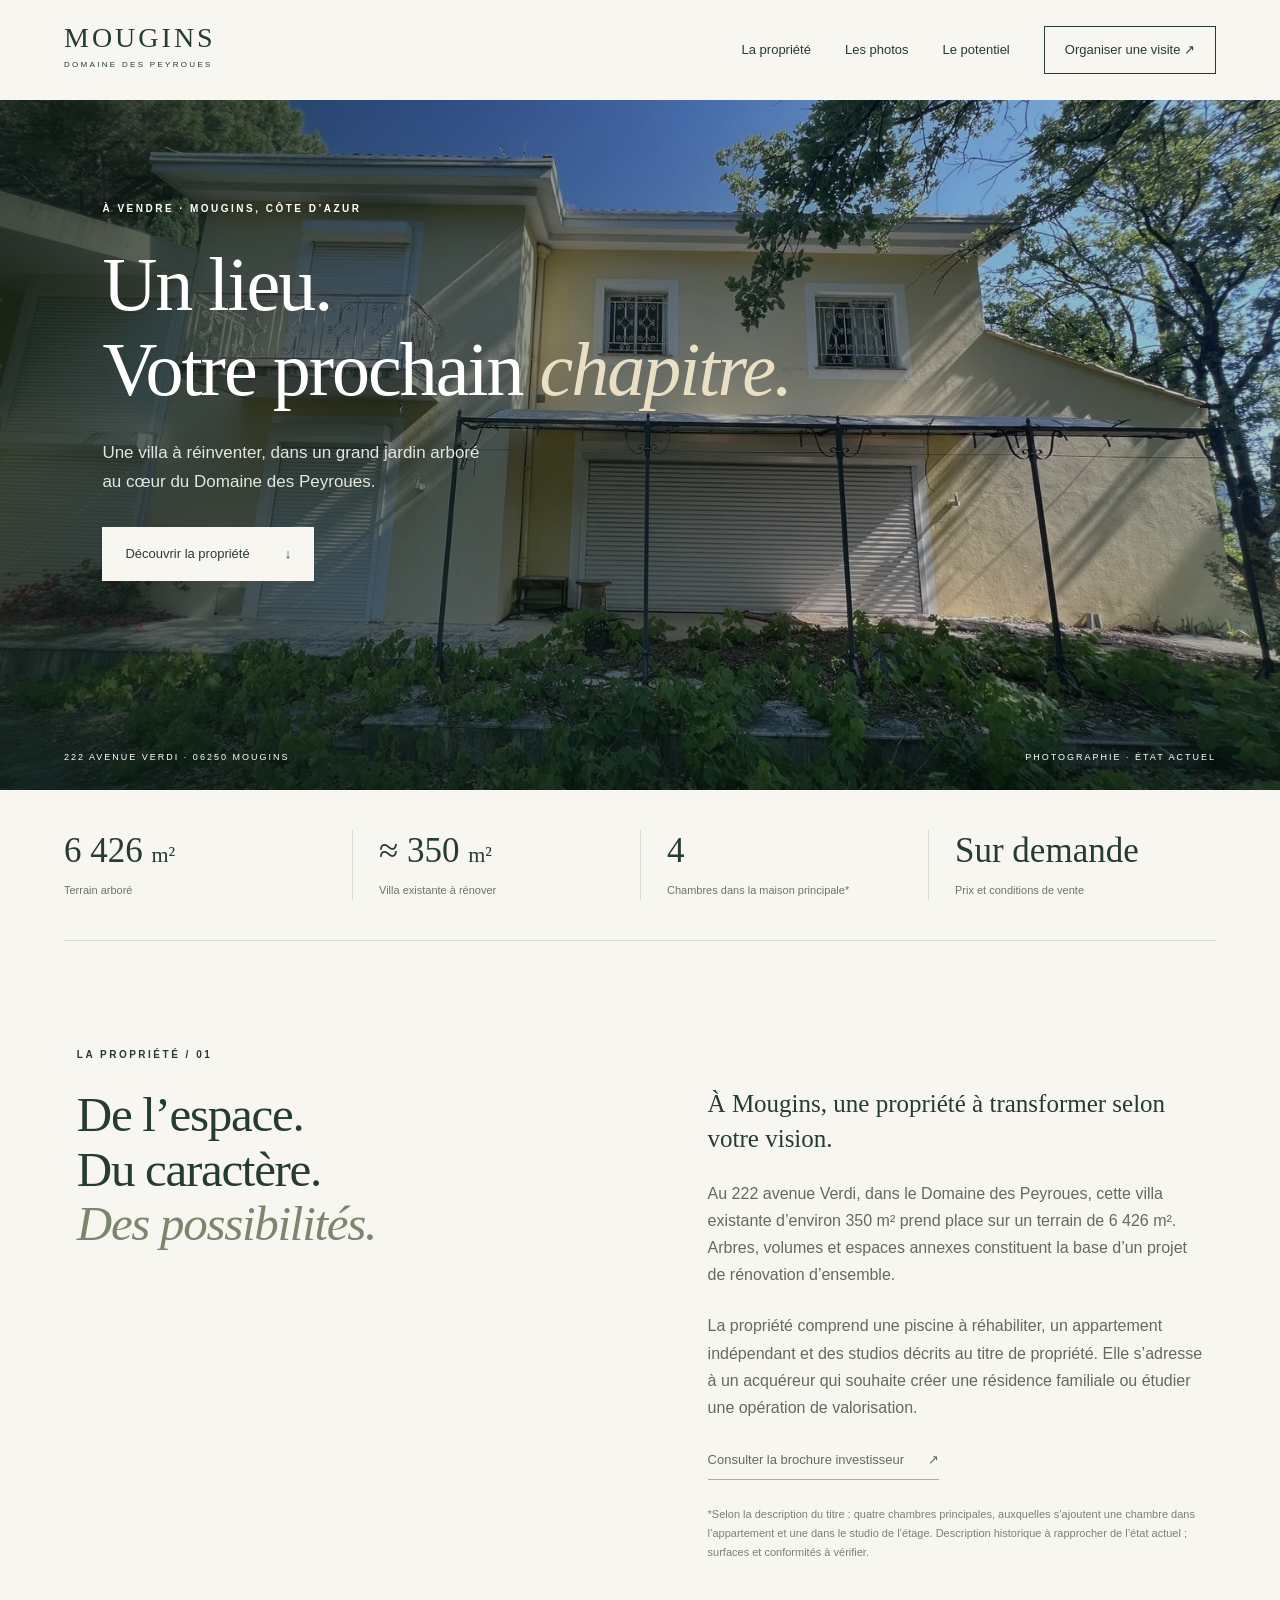
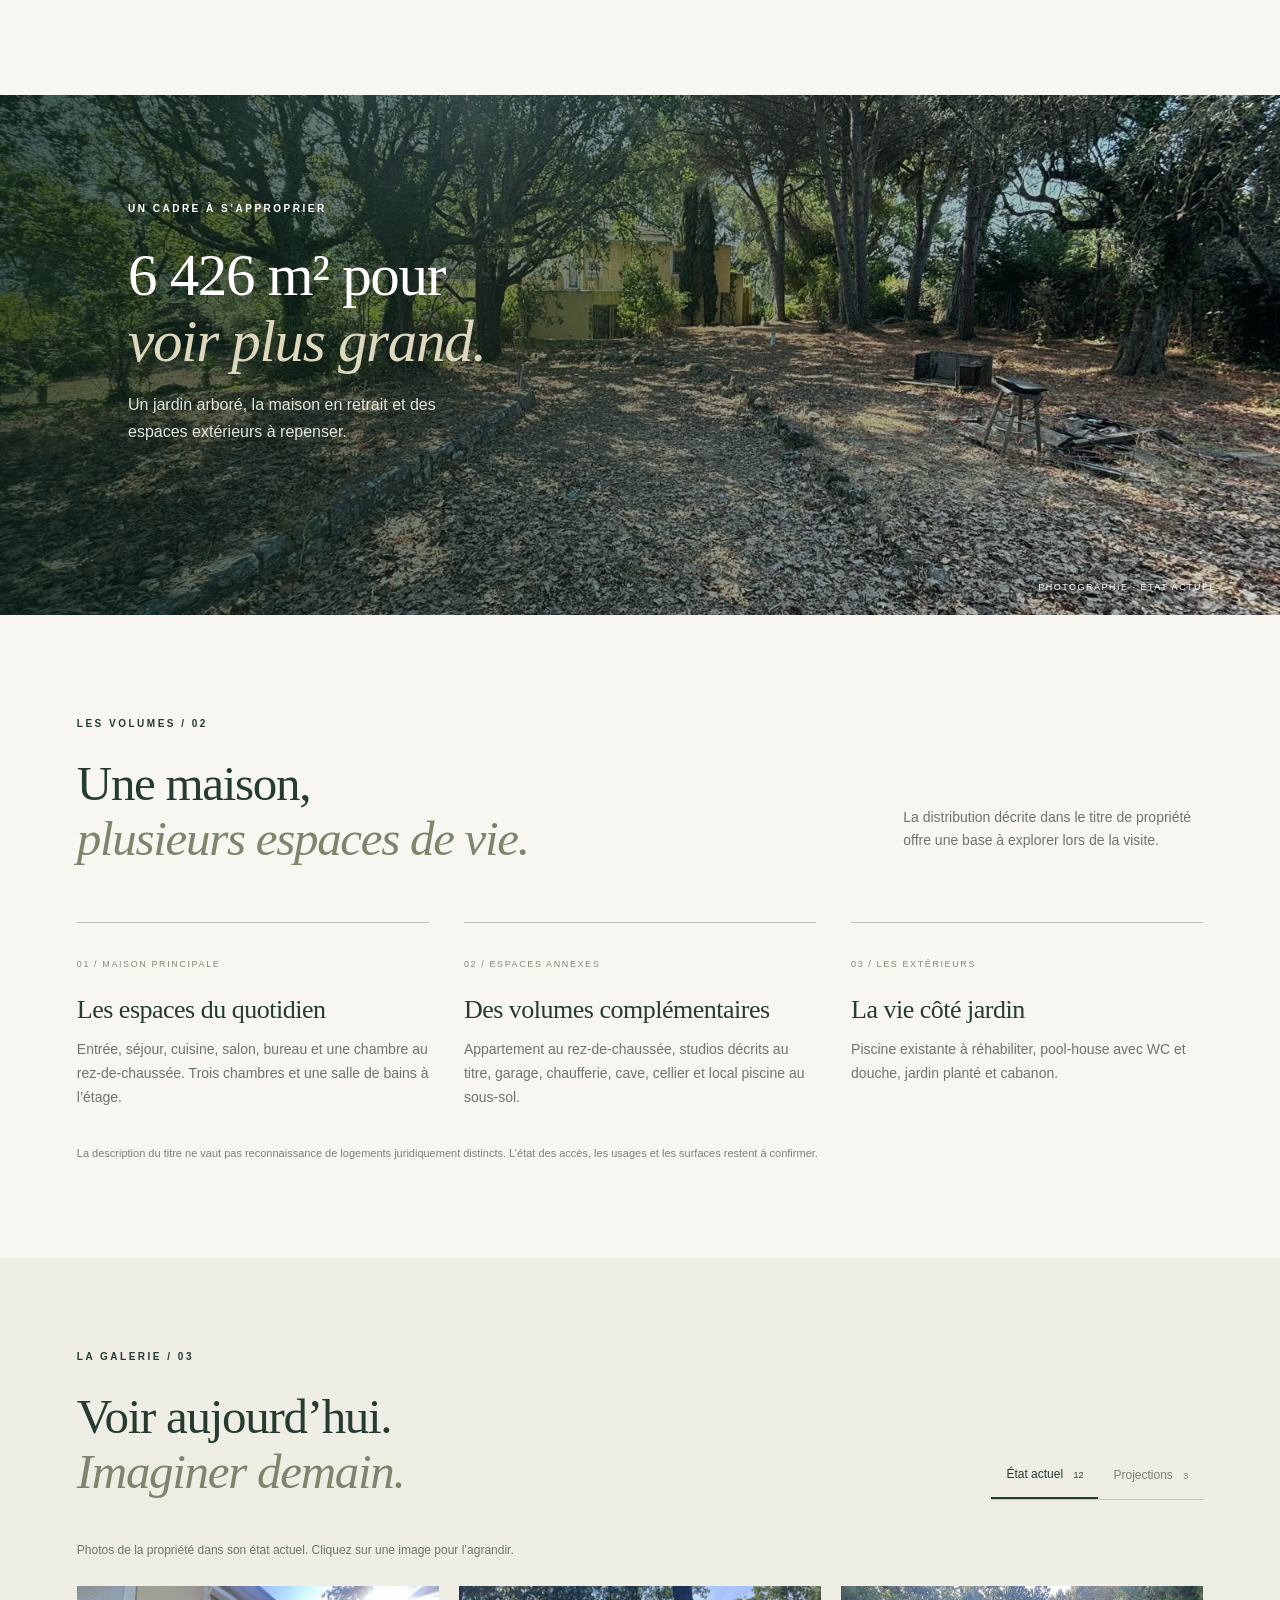
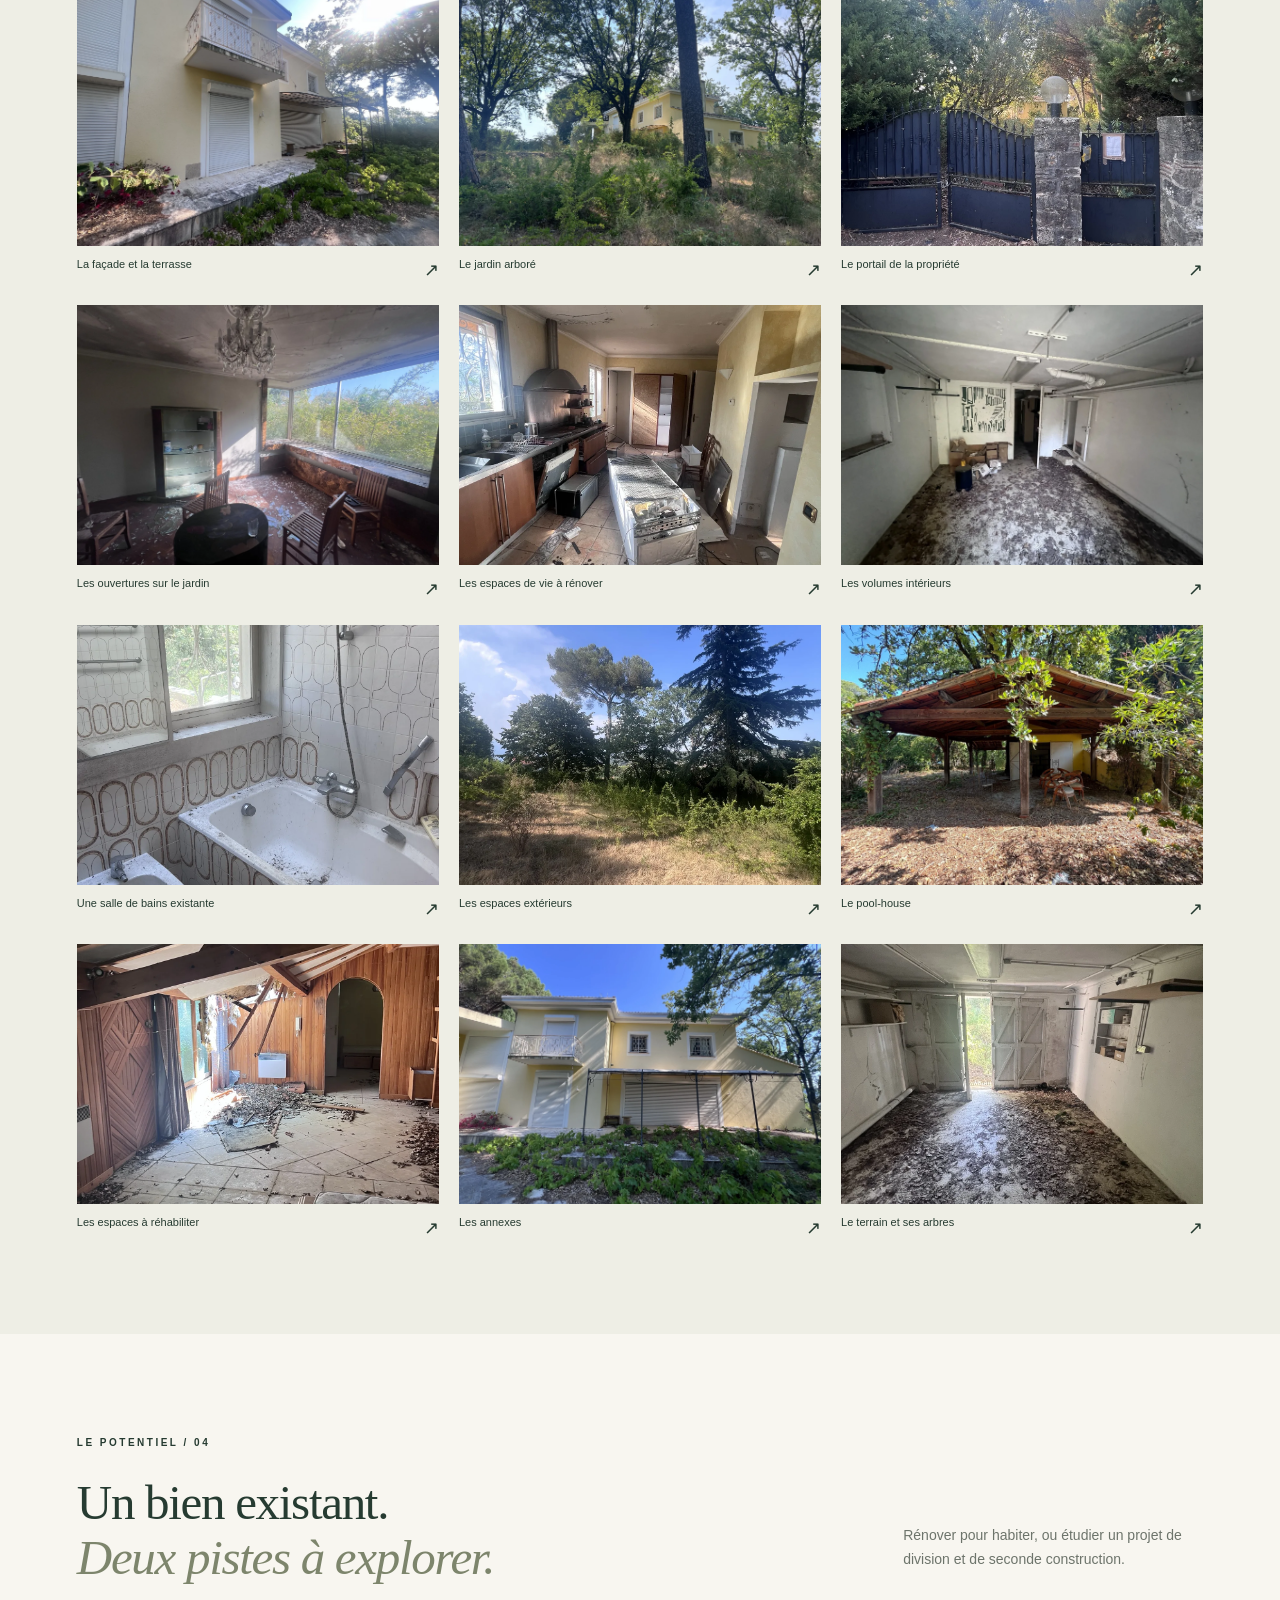
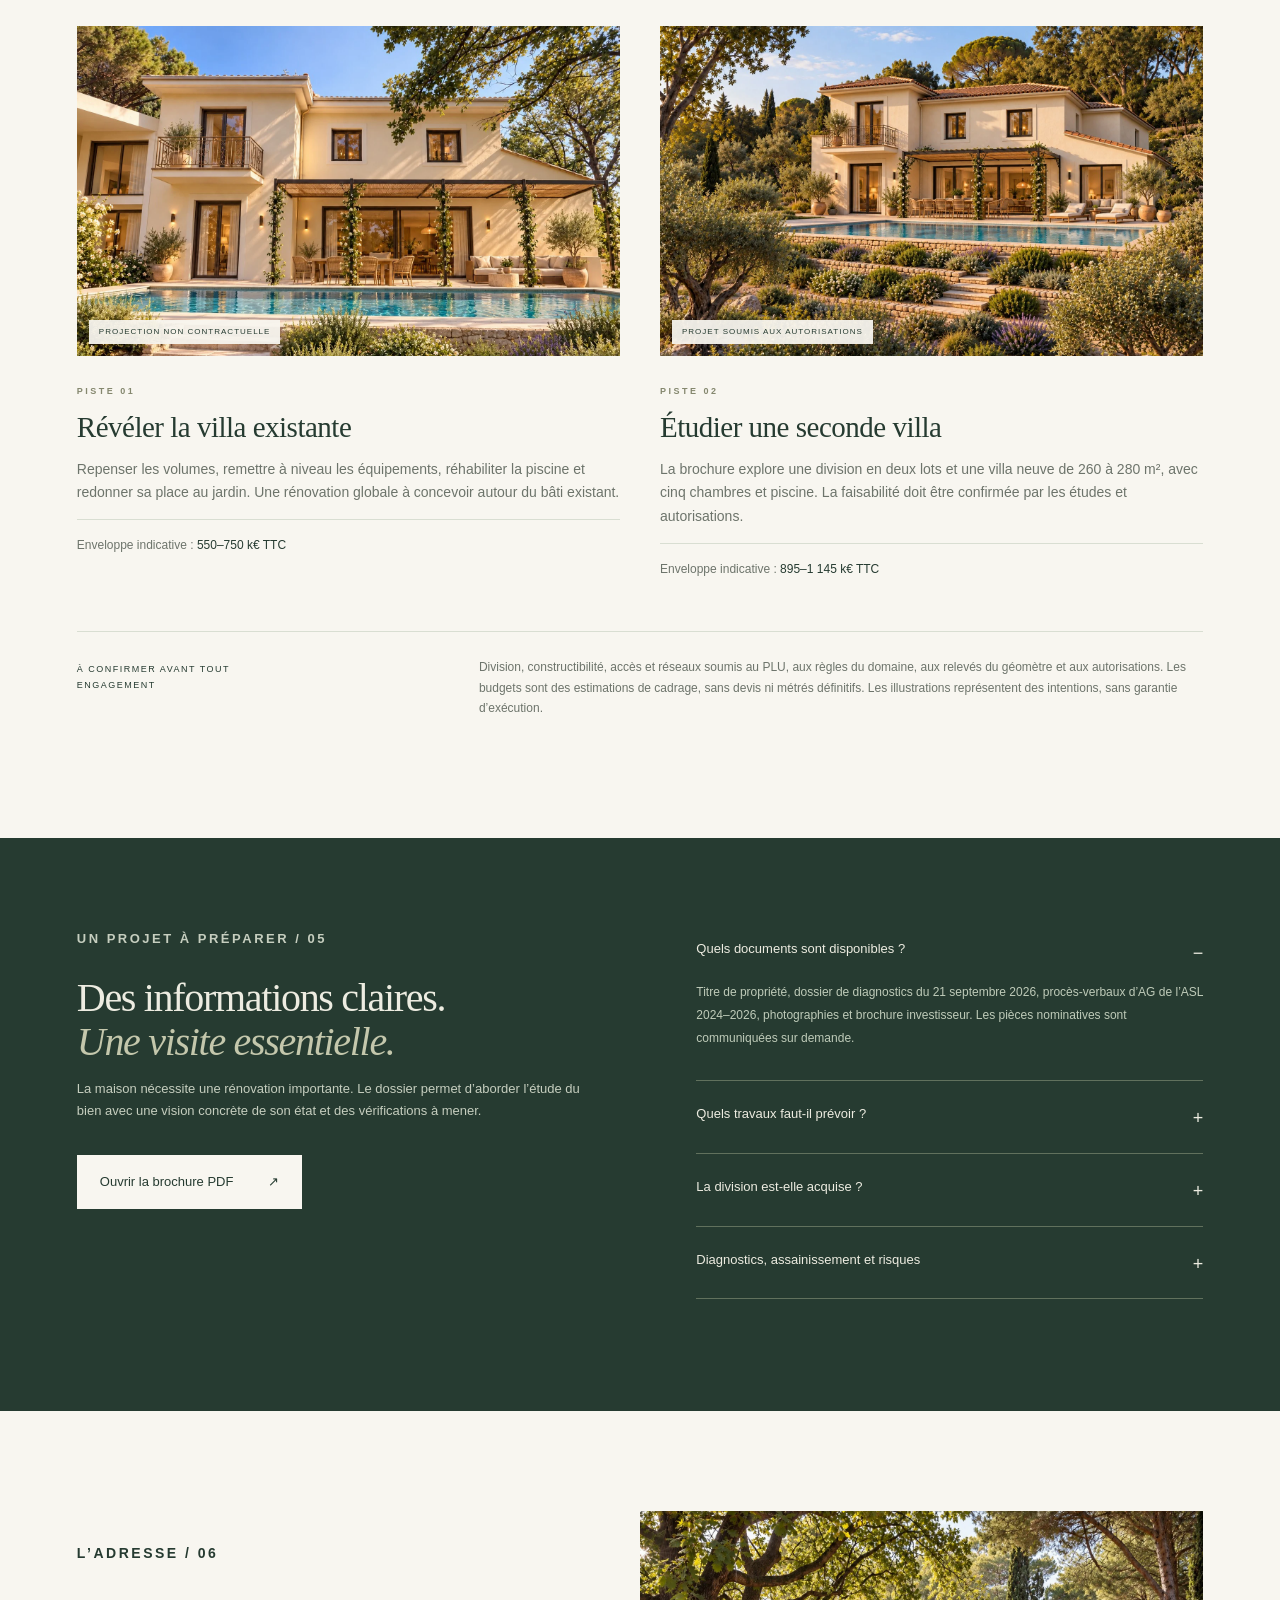
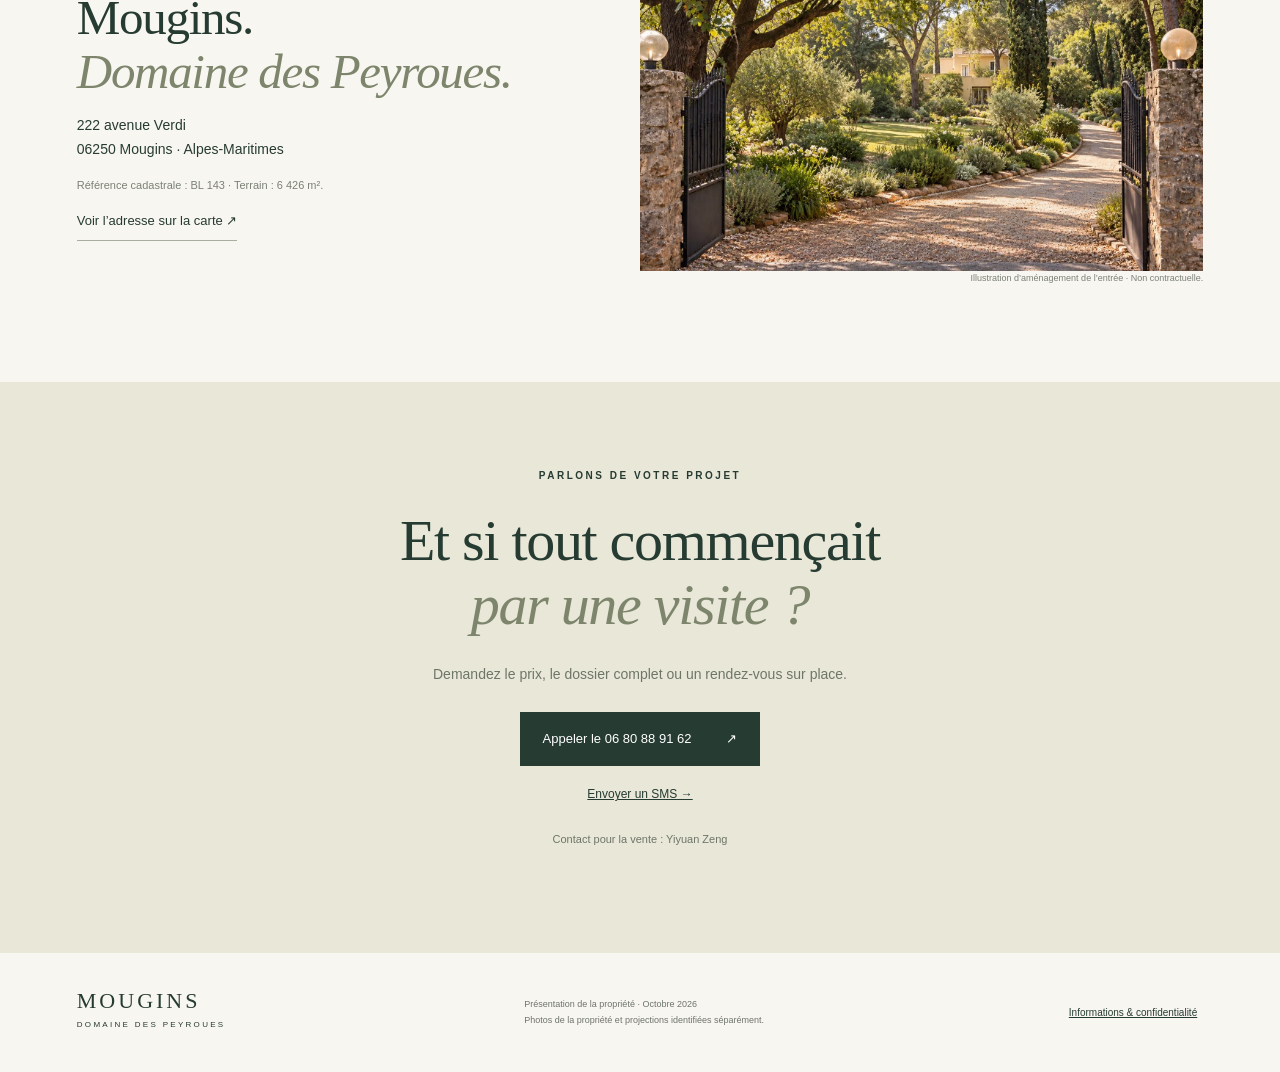
==== index.html @ 8f13b80f "Publier le site de vente de la propriété à Mougins" ====
<!doctype html><html lang="fr"><head><meta charset="utf-8"><meta name="viewport" content="width=device-width,initial-scale=1"><title>Maison à vendre à Mougins — Villa à rénover sur 6 426 m² | Domaine des Peyroues</title><meta name="description" content="À vendre à Mougins, Domaine des Peyroues : villa d’environ 350 m² à rénover sur un terrain arboré de 6 426 m², avec piscine et annexes. Photos, potentiel et visite."><meta name="robots" content="index,follow,max-image-preview:large"><link rel="canonical" href="https://isaaczeng0104-rgb.github.io/maison-mougins/"><meta property="og:type" content="website"><meta property="og:title" content="Mougins · Un lieu à réinventer"><meta property="og:description" content="Une villa à rénover, 6 426 m² de terrain arboré et un projet à imaginer au Domaine des Peyroues."><meta property="og:url" content="https://isaaczeng0104-rgb.github.io/maison-mougins/"><meta property="og:image" content="https://isaaczeng0104-rgb.github.io/maison-mougins/photo-0.webp"><meta name="theme-color" content="#263b31"><link rel="icon" href="favicon.svg" type="image/svg+xml"><link rel="stylesheet" href="style.css"><script type="application/ld+json">{"@context": "https://schema.org", "@type": "RealEstateListing", "name": "Villa à rénover à Mougins — Domaine des Peyroues", "description": "Villa existante d’environ 350 m² sur 6 426 m² de terrain arboré. Prix sur demande.", "url": "https://isaaczeng0104-rgb.github.io/maison-mougins/", "datePosted": "2026-10-26", "image": "https://isaaczeng0104-rgb.github.io/maison-mougins/photo-0.webp", "mainEntity": {"@type": "House", "name": "Propriété du 222 avenue Verdi", "address": {"@type": "PostalAddress", "streetAddress": "222 avenue Verdi", "postalCode": "06250", "addressLocality": "Mougins", "addressCountry": "FR"}}}</script><script defer src="app.js"></script></head><body>
<a class="skip" href="#propriete">Aller au contenu</a><header><a class="brand" href="#">MOUGINS<span>DOMAINE DES PEYROUES</span></a><nav aria-label="Navigation principale"><a href="#propriete">La propriété</a><a href="#photos">Les photos</a><a href="#potentiel">Le potentiel</a><a class="nav-contact" href="#contact">Organiser une visite ↗</a></nav></header>
<main><section class="hero"><img src="villa-actuelle.webp" alt="Façade actuelle de la villa à rénover à Mougins" fetchpriority="high"><div class="hero-shade"></div><div class="hero-content"><p class="eyebrow">À VENDRE · MOUGINS, CÔTE D’AZUR</p><h1>Un lieu.<br>Votre prochain <em>chapitre.</em></h1><p>Une villa à réinventer, dans un grand jardin arboré<br class="desktop"> au cœur du Domaine des Peyroues.</p><a class="button light" href="#propriete">Découvrir la propriété <span>↓</span></a></div><div class="hero-foot"><span>222 AVENUE VERDI · 06250 MOUGINS</span><span>PHOTOGRAPHIE · ÉTAT ACTUEL</span></div></section>
<div class="facts"><div><strong>6 426 <small>m²</small></strong><span>Terrain arboré</span></div><div><strong>≈ 350 <small>m²</small></strong><span>Villa existante à rénover</span></div><div><strong>4</strong><span>Chambres dans la maison principale*</span></div><div><strong>Sur demande</strong><span>Prix et conditions de vente</span></div></div>
<section class="intro wrap" id="propriete"><div><p class="eyebrow">LA PROPRIÉTÉ / 01</p><h2>De l’espace.<br>Du caractère.<br><em>Des possibilités.</em></h2></div><div class="intro-copy"><p class="lead">À Mougins, une propriété à transformer selon votre vision.</p><p>Au 222 avenue Verdi, dans le Domaine des Peyroues, cette villa existante d’environ 350 m² prend place sur un terrain de 6 426 m². Arbres, volumes et espaces annexes constituent la base d’un projet de rénovation d’ensemble.</p><p>La propriété comprend une piscine à réhabiliter, un appartement indépendant et des studios décrits au titre de propriété. Elle s’adresse à un acquéreur qui souhaite créer une résidence familiale ou étudier une opération de valorisation.</p><a class="text-link" href="brochure-mougins.pdf" target="_blank" rel="noopener">Consulter la brochure investisseur <span>↗</span></a><p class="fine">*Selon la description du titre : quatre chambres principales, auxquelles s’ajoutent une chambre dans l’appartement et une dans le studio de l’étage. Description historique à rapprocher de l’état actuel ; surfaces et conformités à vérifier.</p></div></section>
<section class="landscape"><img loading="lazy" src="terrain.webp" alt="Grand terrain arboré de la propriété de Mougins"><div><p class="eyebrow">UN CADRE À S’APPROPRIER</p><h2>6 426 m² pour<br><em>voir plus grand.</em></h2><p>Un jardin arboré, la maison en retrait et des espaces extérieurs à repenser.</p></div><span class="image-note">Photographie · État actuel</span></section>
<section class="wrap spaces"><div class="section-head"><div><p class="eyebrow">LES VOLUMES / 02</p><h2>Une maison,<br><em>plusieurs espaces de vie.</em></h2></div><p>La distribution décrite dans le titre de propriété offre une base à explorer lors de la visite.</p></div><div class="space-grid"><article><span>01 / MAISON PRINCIPALE</span><h3>Les espaces du quotidien</h3><p>Entrée, séjour, cuisine, salon, bureau et une chambre au rez-de-chaussée. Trois chambres et une salle de bains à l’étage.</p></article><article><span>02 / ESPACES ANNEXES</span><h3>Des volumes complémentaires</h3><p>Appartement au rez-de-chaussée, studios décrits au titre, garage, chaufferie, cave, cellier et local piscine au sous-sol.</p></article><article><span>03 / LES EXTÉRIEURS</span><h3>La vie côté jardin</h3><p>Piscine existante à réhabiliter, pool-house avec WC et douche, jardin planté et cabanon.</p></article></div><p class="fine">La description du titre ne vaut pas reconnaissance de logements juridiquement distincts. L’état des accès, les usages et les surfaces restent à confirmer.</p></section>
<section class="gallery-section" id="photos"><div class="wrap"><div class="section-head"><div><p class="eyebrow">LA GALERIE / 03</p><h2>Voir aujourd’hui.<br><em>Imaginer demain.</em></h2></div><div class="tabs" role="group" aria-label="Catégorie de photos"><button class="active" data-filter="actuel" aria-pressed="true">État actuel <span>12</span></button><button data-filter="projet" aria-pressed="false">Projections <span>3</span></button></div></div><p class="gallery-help" id="gallery-help">Photos de la propriété dans son état actuel. Cliquez sur une image pour l’agrandir.</p><div class="gallery"><button class="photo" data-category="actuel" data-full="photo-0.webp" data-caption="La façade et la terrasse · État actuel"><img src="photo-0.webp" alt="La façade et la terrasse de la maison à vendre à Mougins" loading="lazy"><span>La façade et la terrasse<b>↗</b></span></button><button class="photo" data-category="actuel" data-full="photo-1.webp" data-caption="Le jardin arboré · État actuel"><img src="photo-1.webp" alt="Le jardin arboré de la maison à vendre à Mougins" loading="lazy"><span>Le jardin arboré<b>↗</b></span></button><button class="photo" data-category="actuel" data-full="photo-2.webp" data-caption="Le portail de la propriété · État actuel"><img src="photo-2.webp" alt="Le portail de la propriété de la maison à vendre à Mougins" loading="lazy"><span>Le portail de la propriété<b>↗</b></span></button><button class="photo" data-category="actuel" data-full="photo-3.webp" data-caption="Les ouvertures sur le jardin · État actuel"><img src="photo-3.webp" alt="Les ouvertures sur le jardin de la maison à vendre à Mougins" loading="lazy"><span>Les ouvertures sur le jardin<b>↗</b></span></button><button class="photo" data-category="actuel" data-full="photo-4.webp" data-caption="Les espaces de vie à rénover · État actuel"><img src="photo-4.webp" alt="Les espaces de vie à rénover de la maison à vendre à Mougins" loading="lazy"><span>Les espaces de vie à rénover<b>↗</b></span></button><button class="photo" data-category="actuel" data-full="photo-5.webp" data-caption="Les volumes intérieurs · État actuel"><img src="photo-5.webp" alt="Les volumes intérieurs de la maison à vendre à Mougins" loading="lazy"><span>Les volumes intérieurs<b>↗</b></span></button><button class="photo" data-category="actuel" data-full="photo-6.webp" data-caption="Une salle de bains existante · État actuel"><img src="photo-6.webp" alt="Une salle de bains existante de la maison à vendre à Mougins" loading="lazy"><span>Une salle de bains existante<b>↗</b></span></button><button class="photo" data-category="actuel" data-full="photo-7.webp" data-caption="Les espaces extérieurs · État actuel"><img src="photo-7.webp" alt="Les espaces extérieurs de la maison à vendre à Mougins" loading="lazy"><span>Les espaces extérieurs<b>↗</b></span></button><button class="photo" data-category="actuel" data-full="photo-8.webp" data-caption="Le pool-house · État actuel"><img src="photo-8.webp" alt="Le pool-house de la maison à vendre à Mougins" loading="lazy"><span>Le pool-house<b>↗</b></span></button><button class="photo" data-category="actuel" data-full="photo-9.webp" data-caption="Les espaces à réhabiliter · État actuel"><img src="photo-9.webp" alt="Les espaces à réhabiliter de la maison à vendre à Mougins" loading="lazy"><span>Les espaces à réhabiliter<b>↗</b></span></button><button class="photo" data-category="actuel" data-full="photo-10.webp" data-caption="Les annexes · État actuel"><img src="photo-10.webp" alt="Les annexes de la maison à vendre à Mougins" loading="lazy"><span>Les annexes<b>↗</b></span></button><button class="photo" data-category="actuel" data-full="photo-11.webp" data-caption="Le terrain et ses arbres · État actuel"><img src="photo-11.webp" alt="Le terrain et ses arbres de la maison à vendre à Mougins" loading="lazy"><span>Le terrain et ses arbres<b>↗</b></span></button><button class="photo" data-category="projet" data-full="renovation.webp" data-caption="La villa après rénovation · Projection non contractuelle" hidden><img src="renovation.webp" alt="La villa après rénovation, illustration conceptuelle" loading="lazy"><span>La villa après rénovation<b>↗</b></span><small>PROJECTION · NON CONTRACTUELLE</small></button><button class="photo" data-category="projet" data-full="entree-projet.webp" data-caption="Une arrivée paysagée · Projection non contractuelle" hidden><img src="entree-projet.webp" alt="Une arrivée paysagée, illustration conceptuelle" loading="lazy"><span>Une arrivée paysagée<b>↗</b></span><small>PROJECTION · NON CONTRACTUELLE</small></button><button class="photo" data-category="projet" data-full="villa-neuve.webp" data-caption="La seconde villa envisagée · Projection non contractuelle" hidden><img src="villa-neuve.webp" alt="La seconde villa envisagée, illustration conceptuelle" loading="lazy"><span>La seconde villa envisagée<b>↗</b></span><small>PROJECTION · NON CONTRACTUELLE</small></button></div></div></section>
<section class="wrap potential" id="potentiel"><div class="section-head"><div><p class="eyebrow">LE POTENTIEL / 04</p><h2>Un bien existant.<br><em>Deux pistes à explorer.</em></h2></div><p>Rénover pour habiter, ou étudier un projet de division et de seconde construction.</p></div><div class="project-grid"><article><div class="project-image"><img src="renovation.webp" loading="lazy" alt="Projection conceptuelle de rénovation de la villa"><span>PROJECTION NON CONTRACTUELLE</span></div><p class="eyebrow">PISTE 01</p><h3>Révéler la villa existante</h3><p>Repenser les volumes, remettre à niveau les équipements, réhabiliter la piscine et redonner sa place au jardin. Une rénovation globale à concevoir autour du bâti existant.</p><p class="cost">Enveloppe indicative : <strong>550–750 k€ TTC</strong></p></article><article><div class="project-image"><img src="villa-neuve.webp" loading="lazy" alt="Projection conceptuelle d’une seconde villa"><span>PROJET SOUMIS AUX AUTORISATIONS</span></div><p class="eyebrow">PISTE 02</p><h3>Étudier une seconde villa</h3><p>La brochure explore une division en deux lots et une villa neuve de 260 à 280 m², avec cinq chambres et piscine. La faisabilité doit être confirmée par les études et autorisations.</p><p class="cost">Enveloppe indicative : <strong>895–1 145 k€ TTC</strong></p></article></div><div class="project-note"><span>À CONFIRMER AVANT TOUT ENGAGEMENT</span><p>Division, constructibilité, accès et réseaux soumis au PLU, aux règles du domaine, aux relevés du géomètre et aux autorisations. Les budgets sont des estimations de cadrage, sans devis ni métrés définitifs. Les illustrations représentent des intentions, sans garantie d’exécution.</p></div></section>
<section class="dossier"><div class="wrap dossier-grid"><div><p class="eyebrow">UN PROJET À PRÉPARER / 05</p><h2>Des informations claires.<br><em>Une visite essentielle.</em></h2><p>La maison nécessite une rénovation importante. Le dossier permet d’aborder l’étude du bien avec une vision concrète de son état et des vérifications à mener.</p><a class="button light" href="brochure-mougins.pdf" target="_blank" rel="noopener">Ouvrir la brochure PDF <span>↗</span></a></div><div class="details"><details open><summary>Quels documents sont disponibles ?</summary><p>Titre de propriété, dossier de diagnostics du 21 septembre 2026, procès-verbaux d’AG de l’ASL 2024–2026, photographies et brochure investisseur. Les pièces nominatives sont communiquées sur demande.</p></details><details><summary>Quels travaux faut-il prévoir ?</summary><p>Rénovation globale, électricité, piscine et reprise de la toiture de l’appartement accolé. Le diagnostic signale des indices de termites et des dégradations de poutres au niveau N−1, un plafond instable et un conduit de cave signalé amianté. Des expertises complémentaires sont nécessaires.</p></details><details><summary>La division est-elle acquise ?</summary><p>Non. Le schéma de deux lots est une hypothèse de projet : environ 3 926 m² pour la villa existante et 2 500 m² pour le lot à créer. Le géomètre, l’urbanisme et les règles du domaine doivent en confirmer la faisabilité.</p></details><details><summary>Diagnostics, assainissement et risques</summary><p>DPE et contrôle d’assainissement à compléter selon le dossier disponible. Le type d’assainissement reste à confirmer. L’ERP mentionne le feu de forêt B2, l’obligation de débroussaillement et un aléa argile fort. Certaines zones n’ont pas pu être visitées.</p><p>Les informations sur les risques auxquels ce bien est exposé sont disponibles sur <a href="https://www.georisques.gouv.fr/" target="_blank" rel="noopener">Géorisques</a>.</p></details></div></div></section>
<section class="wrap location"><div><p class="eyebrow">L’ADRESSE / 06</p><h2>Mougins.<br><em>Domaine des Peyroues.</em></h2><p>222 avenue Verdi<br>06250 Mougins · Alpes-Maritimes</p><p class="fine">Référence cadastrale : BL 143 · Terrain : 6 426 m².</p><a class="text-link" href="https://www.google.com/maps/search/?api=1&query=222+avenue+Verdi+06250+Mougins" target="_blank" rel="noopener">Voir l’adresse sur la carte ↗</a></div><img src="entree-projet.webp" loading="lazy" alt="Projection conceptuelle d’aménagement de l’entrée"><span class="fine">Illustration d’aménagement de l’entrée · Non contractuelle.</span></section>
<section class="contact" id="contact"><div class="wrap"><p class="eyebrow">PARLONS DE VOTRE PROJET</p><h2>Et si tout commençait<br><em>par une visite ?</em></h2><p>Demandez le prix, le dossier complet ou un rendez-vous sur place.</p><a class="button dark" href="tel:+33680889162">Appeler le 06 80 88 91 62 <span>↗</span></a><a class="contact-sms" href="sms:+33680889162?body=Bonjour%2C%20je%20souhaite%20des%20informations%20sur%20la%20propri%C3%A9t%C3%A9%20au%20222%20avenue%20Verdi%20%C3%A0%20Mougins.">Envoyer un SMS →</a><p class="fine">Contact pour la vente : Yiyuan Zeng</p></div></section></main>
<footer class="wrap"><a class="brand" href="#">MOUGINS<span>DOMAINE DES PEYROUES</span></a><p>Présentation de la propriété · Octobre 2026<br>Photos de la propriété et projections identifiées séparément.</p><button id="legal-open" class="legal-link">Informations & confidentialité</button></footer>
<dialog id="lightbox" aria-label="Photo agrandie"><button class="close" aria-label="Fermer la photo">×</button><button class="prev" aria-label="Photo précédente">←</button><figure><img alt=""><figcaption></figcaption></figure><button class="next" aria-label="Photo suivante">→</button></dialog>
<dialog id="legal"><button class="close" aria-label="Fermer les informations">×</button><h2>Informations & confidentialité</h2><p>Site de présentation du bien situé au 222 avenue Verdi, 06250 Mougins. Contact pour la vente : Yiyuan Zeng, 06 80 88 91 62.</p><p>Contenu établi à partir du dossier de vente et de la brochure d’octobre 2026. Surfaces, distribution historique, budgets et projets sont indicatifs et doivent être vérifiés. Le prix et les conditions de cession sont communiqués sur demande.</p><p>Aucune mesure d’audience ni cookie publicitaire n’est ajouté par ce site. Aucun formulaire ni fichier de prospects n’est enregistré ici. Les boutons d’appel et de SMS ouvrent l’application de votre appareil. L’hébergeur peut traiter des données techniques nécessaires au fonctionnement du service.</p><p>Photographies fournies dans le cadre du projet de vente. Projections de rénovation et de construction créées avec assistance d’intelligence artificielle, non contractuelles. Les titres, diagnostics et actes nominatifs ne sont pas publiés sur cette page.</p></dialog></body></html>
---- style.css ----
:root{--ink:#263b31;--paper:#f8f6f0;--muted:#6d746b;--line:#d9ded2;--gold:#a48a5c}*{box-sizing:border-box}html{scroll-behavior:smooth;scroll-padding-top:100px}body{margin:0;background:var(--paper);color:var(--ink);font:16px/1.7 Arial,Helvetica,sans-serif}button,a{-webkit-tap-highlight-color:transparent}a{color:inherit;text-decoration:none}button{font:inherit;color:inherit;cursor:pointer}button:focus-visible,a:focus-visible,summary:focus-visible{outline:3px solid var(--gold);outline-offset:5px}.skip{position:absolute;top:-100px;left:20px;background:white;padding:10px;z-index:30}.skip:focus{top:10px}header{height:100px;display:flex;align-items:center;justify-content:space-between;padding:0 5%;background:var(--paper);position:relative;z-index:5}.brand{font:28px/1.1 Georgia,serif;letter-spacing:3px}.brand span{display:block;font:8px/2.8 Arial,sans-serif;letter-spacing:2.3px}nav{display:flex;align-items:center;gap:34px;font-size:13px}.nav-contact{border:1px solid var(--ink);padding:12px 20px}.hero{height:690px;min-height:560px;position:relative;color:white}.hero>img,.hero-shade{position:absolute;inset:0;width:100%;height:100%;object-fit:cover}.hero>img{object-position:50% 55%}.hero-shade{background:linear-gradient(90deg,rgba(9,25,17,.77),rgba(9,25,17,.2) 75%),linear-gradient(0deg,rgba(9,25,17,.5),transparent 25%)}.hero-content{position:relative;padding:100px 8%;max-width:1000px}.eyebrow{font-size:10px;letter-spacing:2.5px;font-weight:600;margin:0 0 25px;text-transform:uppercase}h1,h2,h3{font-family:Georgia,'Times New Roman',serif;font-weight:400;line-height:1.12;margin:0}h1{font-size:76px;letter-spacing:-2px}em{font-weight:400}h1 em{color:#e9dfc5}h2{font-size:49px;letter-spacing:-1.3px}h2 em{color:#7d856c}h3{font-size:29px;letter-spacing:-.5px}.hero-content>p:not(.eyebrow){font-size:17px;color:#e1e7df;margin:27px 0 30px}.button{display:inline-flex;align-items:center;justify-content:space-between;gap:35px;padding:16px 23px;font-size:13px;transition:transform .2s,background .2s}.button:hover{transform:translateY(-2px)}.light{background:var(--paper);color:var(--ink)}.dark{background:var(--ink);color:white}.hero-foot{position:absolute;bottom:25px;left:5%;right:5%;display:flex;justify-content:space-between;font-size:9px;letter-spacing:2px}.facts{margin:0 5%;padding:40px 0;display:grid;grid-template-columns:repeat(4,1fr);border-bottom:1px solid var(--line)}.facts>div{padding:0 26px;border-left:1px solid var(--line)}.facts>div:first-child{border:0;padding-left:0}.facts strong{display:block;font:35px/1.2 Georgia,serif}.facts strong small{font-size:22px}.facts span{font-size:11px;color:var(--muted);display:block;margin-top:9px}.wrap{max-width:1320px;margin:auto;padding-left:6%;padding-right:6%}.intro{padding-top:105px;padding-bottom:110px;display:grid;grid-template-columns:1fr 1fr;gap:12%}.intro-copy{padding-top:40px;color:#626a61}.lead{font:25px/1.4 Georgia,serif;color:var(--ink);margin-top:0}.intro-copy p{margin-bottom:24px}.text-link{font-size:13px;border-bottom:1px solid #a8afa0;padding:0 0 8px;display:inline-block}.text-link span{margin-left:20px}.fine{font-size:11px;line-height:1.7;color:#7b8176}.intro-copy .fine{margin-top:25px}.landscape{height:520px;position:relative;color:white}.landscape>img{position:absolute;inset:0;width:100%;height:100%;object-fit:cover}.landscape:after{content:'';position:absolute;inset:0;background:linear-gradient(90deg,rgba(10,32,21,.75),rgba(10,32,21,.15))}.landscape>div{position:relative;z-index:1;padding:105px 10%;max-width:800px}.landscape h2{font-size:59px}.landscape h2 em{color:#ddd8bd}.landscape p:not(.eyebrow){max-width:360px;color:#e1e6df}.image-note{position:absolute;bottom:20px;right:5%;z-index:1;text-transform:uppercase;font-size:9px;letter-spacing:1.5px}.spaces{padding-top:100px;padding-bottom:85px}.section-head{display:flex;justify-content:space-between;align-items:flex-end;gap:40px;margin-bottom:40px}.section-head>p{max-width:300px;color:var(--muted);font-size:14px}.space-grid{display:grid;grid-template-columns:repeat(3,1fr);gap:35px;margin:55px 0 20px}.space-grid article{border-top:1px solid #b9c3b5;padding-top:25px}.space-grid article>span{font-size:9px;letter-spacing:1.6px;color:#818977}.space-grid h3{font-size:26px;margin-top:20px}.space-grid p{font-size:14px;color:var(--muted)}.gallery-section{background:#eeeee5;padding:90px 0}.tabs{display:flex;border-bottom:1px solid #bec6b6;flex-shrink:0}.tabs button{border:0;background:none;font-size:12px;padding:13px 15px;color:#78816f}.tabs button.active{color:var(--ink);border-bottom:2px solid var(--ink)}.tabs span{font-size:9px;margin-left:7px}.gallery-help{font-size:12px;color:var(--muted);margin:0 0 25px}.gallery{display:grid;grid-template-columns:repeat(3,1fr);gap:20px}.photo{border:0;background:transparent;text-align:left;padding:0;position:relative}.photo[hidden]{display:none}.photo img{width:100%;height:260px;object-fit:cover;display:block;transition:filter .2s}.photo:hover img{filter:brightness(.88)}.photo span{display:flex;justify-content:space-between;font-size:11px;margin-top:9px}.photo b{font-size:18px;font-weight:400}.photo small{position:absolute;top:12px;left:12px;padding:5px 8px;background:rgba(248,246,240,.94);font-size:7px;letter-spacing:1px}.potential{padding-top:100px;padding-bottom:95px}.project-grid{display:grid;grid-template-columns:1fr 1fr;gap:40px}.project-image{position:relative;margin-bottom:28px}.project-image img{width:100%;height:330px;object-fit:cover;display:block}.project-image span{position:absolute;bottom:12px;left:12px;background:rgba(248,246,240,.94);padding:5px 10px;font-size:8px;letter-spacing:1px}.project-grid .eyebrow{margin-bottom:12px;font-size:9px;color:#85886f}.project-grid article>p:not(.eyebrow){font-size:14px;color:var(--muted)}.cost{border-top:1px solid var(--line);padding-top:15px;font-size:12px!important}.cost strong{font-weight:400;color:var(--ink)}.project-note{margin-top:40px;display:grid;grid-template-columns:1fr 2fr;gap:40px;padding:25px 0;border-top:1px solid var(--line)}.project-note>span{font-size:9px;letter-spacing:1.5px;max-width:200px;padding-top:5px}.project-note p{font-size:12px;color:var(--muted);margin:0}.dossier{background:var(--ink);color:#edece1;padding:90px 0}.dossier-grid{display:grid;grid-template-columns:1fr 1fr;gap:10%}.dossier h2{font-size:40px}.dossier h2 em{color:#c4c7ac}.dossier p{font-size:13px;color:#c6cebf}.dossier .button{margin-top:20px}.details{padding-top:10px}details{border-bottom:1px solid #61715d;padding:0 0 19px;margin-bottom:22px}summary{font-size:13px;cursor:pointer;list-style:none;display:flex;justify-content:space-between;gap:20px}summary::-webkit-details-marker{display:none}summary:after{content:'+';font-size:18px}details[open] summary:after{content:'−'}.details p{font-size:12px;color:#bfcbb9;line-height:1.9}.details a{text-decoration:underline}.location{display:grid;grid-template-columns:1fr 1.25fr;column-gap:10%;padding-top:100px;padding-bottom:95px;align-items:center}.location img{width:100%;height:360px;object-fit:cover}.location>.fine{grid-column:2;text-align:right;font-size:9px}.location p{font-size:14px}.location p.fine{font-size:11px}.contact{padding:85px 0 80px;text-align:center;background:#e8e7d8}.contact h2{font-size:58px}.contact>div>p:not(.eyebrow){font-size:14px;color:#6e7667;margin:25px 0}.contact .contact-sms{display:block;font-size:12px;text-decoration:underline;margin-top:18px}.contact .fine{font-size:11px!important}footer{display:flex;justify-content:space-between;align-items:center;gap:30px;padding-top:35px;padding-bottom:35px}footer .brand{font-size:22px}footer p{font-size:9px;color:var(--muted)}.legal-link{font-size:10px;border:0;background:none;text-decoration:underline}dialog{border:0;padding:50px;background:var(--paper);color:var(--ink);max-width:720px;width:90vw;max-height:90vh;overflow:auto}dialog::backdrop{background:rgba(8,17,12,.9)}dialog .close{position:absolute;top:12px;right:17px;border:0;background:none;font-size:30px}#legal h2{font-size:32px;margin-bottom:25px}#legal p{font-size:13px}#lightbox{background:transparent;max-width:1300px;width:100%;padding:45px 55px;overflow:visible;color:white}#lightbox figure{margin:0;text-align:center}#lightbox img{max-width:100%;height:75vh;object-fit:contain}#lightbox figcaption{font-size:12px;margin-top:13px}#lightbox .prev,#lightbox .next{position:absolute;top:45%;background:rgba(255,255,255,.15);border:0;width:42px;height:42px;color:white}#lightbox .prev{left:5px}#lightbox .next{right:5px}
@media(min-width:1500px){.hero{height:760px}.hero-content{padding-top:145px}}@media(max-width:900px){nav{gap:20px}nav>a:not(.nav-contact){display:none}.hero{height:650px}h1{font-size:62px}.hero-content{padding-top:110px}.facts strong{font-size:28px}.facts>div{padding:0 15px}.facts span{font-size:10px}.intro{gap:7%}h2{font-size:41px}.gallery{grid-template-columns:repeat(2,1fr)}.section-head{align-items:flex-start}.project-image img{height:260px}.dossier-grid{gap:6%}.dossier h2{font-size:34px}.location{gap:6%}.space-grid{gap:20px}.space-grid h3{font-size:23px}.contact h2{font-size:49px}}
@media(max-width:600px){html{scroll-padding-top:25px}header{height:80px;padding:0 6%}.brand{font-size:23px}.brand span{font-size:6px}.nav-contact{font-size:10px;padding:9px 10px}.hero{height:650px;min-height:0}.hero>img{object-position:59% center}.hero-shade{background:linear-gradient(90deg,rgba(9,25,17,.72),rgba(9,25,17,.28)),linear-gradient(0deg,rgba(9,25,17,.5),transparent)}.hero-content{padding:110px 7% 70px}h1{font-size:50px;letter-spacing:-1.6px}.hero .eyebrow{font-size:8px;letter-spacing:1.8px}.hero-content>p:not(.eyebrow){font-size:14px;max-width:290px}.hero-foot{display:block;bottom:20px;left:7%;font-size:7px;letter-spacing:1.4px}.hero-foot span{display:block;margin-top:6px}.facts{grid-template-columns:1fr 1fr;gap:28px 0;padding:28px 0;margin:0 7%}.facts>div{padding:0 0 0 18px}.facts>div:nth-child(3){border:0;padding-left:0}.facts strong{font-size:29px}.facts span{font-size:9px}.facts strong small{font-size:20px}.wrap{padding-left:7%;padding-right:7%}.intro{display:block;padding-top:65px;padding-bottom:65px}h2{font-size:39px}.intro-copy{padding-top:30px}.intro-copy p{font-size:14px}.intro-copy .lead{font-size:23px}.intro-copy .fine{font-size:10px}.landscape{height:470px}.landscape>div{padding:115px 7% 60px}.landscape h2{font-size:44px}.landscape p:not(.eyebrow){font-size:13px;max-width:290px}.eyebrow{font-size:8px;letter-spacing:2px;margin-bottom:20px}.spaces{padding-top:65px;padding-bottom:55px}.section-head{display:block;margin-bottom:30px}.section-head>p{max-width:100%;margin-top:23px;font-size:13px}.space-grid{grid-template-columns:1fr;gap:25px;margin-top:35px}.space-grid article{padding-top:20px}.space-grid h3{margin-top:12px;font-size:26px}.space-grid p{font-size:13px}.gallery-section{padding:60px 0}.tabs{margin-top:25px;width:max-content;max-width:100%}.tabs button{padding:12px 13px}.gallery{gap:20px 12px}.photo img{height:190px}.photo span{font-size:9px}.photo small{font-size:6px;left:5px;top:5px;letter-spacing:0;padding:4px}.gallery-help{font-size:11px}.potential{padding-top:65px;padding-bottom:60px}.project-grid{grid-template-columns:1fr;gap:35px}.project-image img{height:280px}.project-grid h3{font-size:29px}.project-grid article>p:not(.eyebrow){font-size:13px}.project-note{display:block;margin-top:25px}.project-note p{margin-top:15px;font-size:11px}.dossier{padding:60px 0}.dossier-grid{display:block}.dossier h2{font-size:35px}.details{margin-top:45px}.location{display:block;padding-top:65px;padding-bottom:55px}.location img{margin-top:30px;height:280px}.location>.fine{display:block}.contact{padding:60px 0 45px}.contact h2{font-size:42px}.contact>div>p:not(.eyebrow){font-size:13px}.contact .button{font-size:12px}footer{flex-wrap:wrap;justify-content:flex-start;padding-top:30px;padding-bottom:30px;gap:20px}footer p{margin:0;max-width:190px}.legal-link{padding:0}#lightbox{padding:45px 35px}#lightbox img{height:auto;max-height:73vh}#lightbox .prev,#lightbox .next{width:30px;height:38px}dialog{padding:45px 25px}.desktop{display:none}}
@media(prefers-reduced-motion:reduce){html{scroll-behavior:auto}*{transition:none!important}}
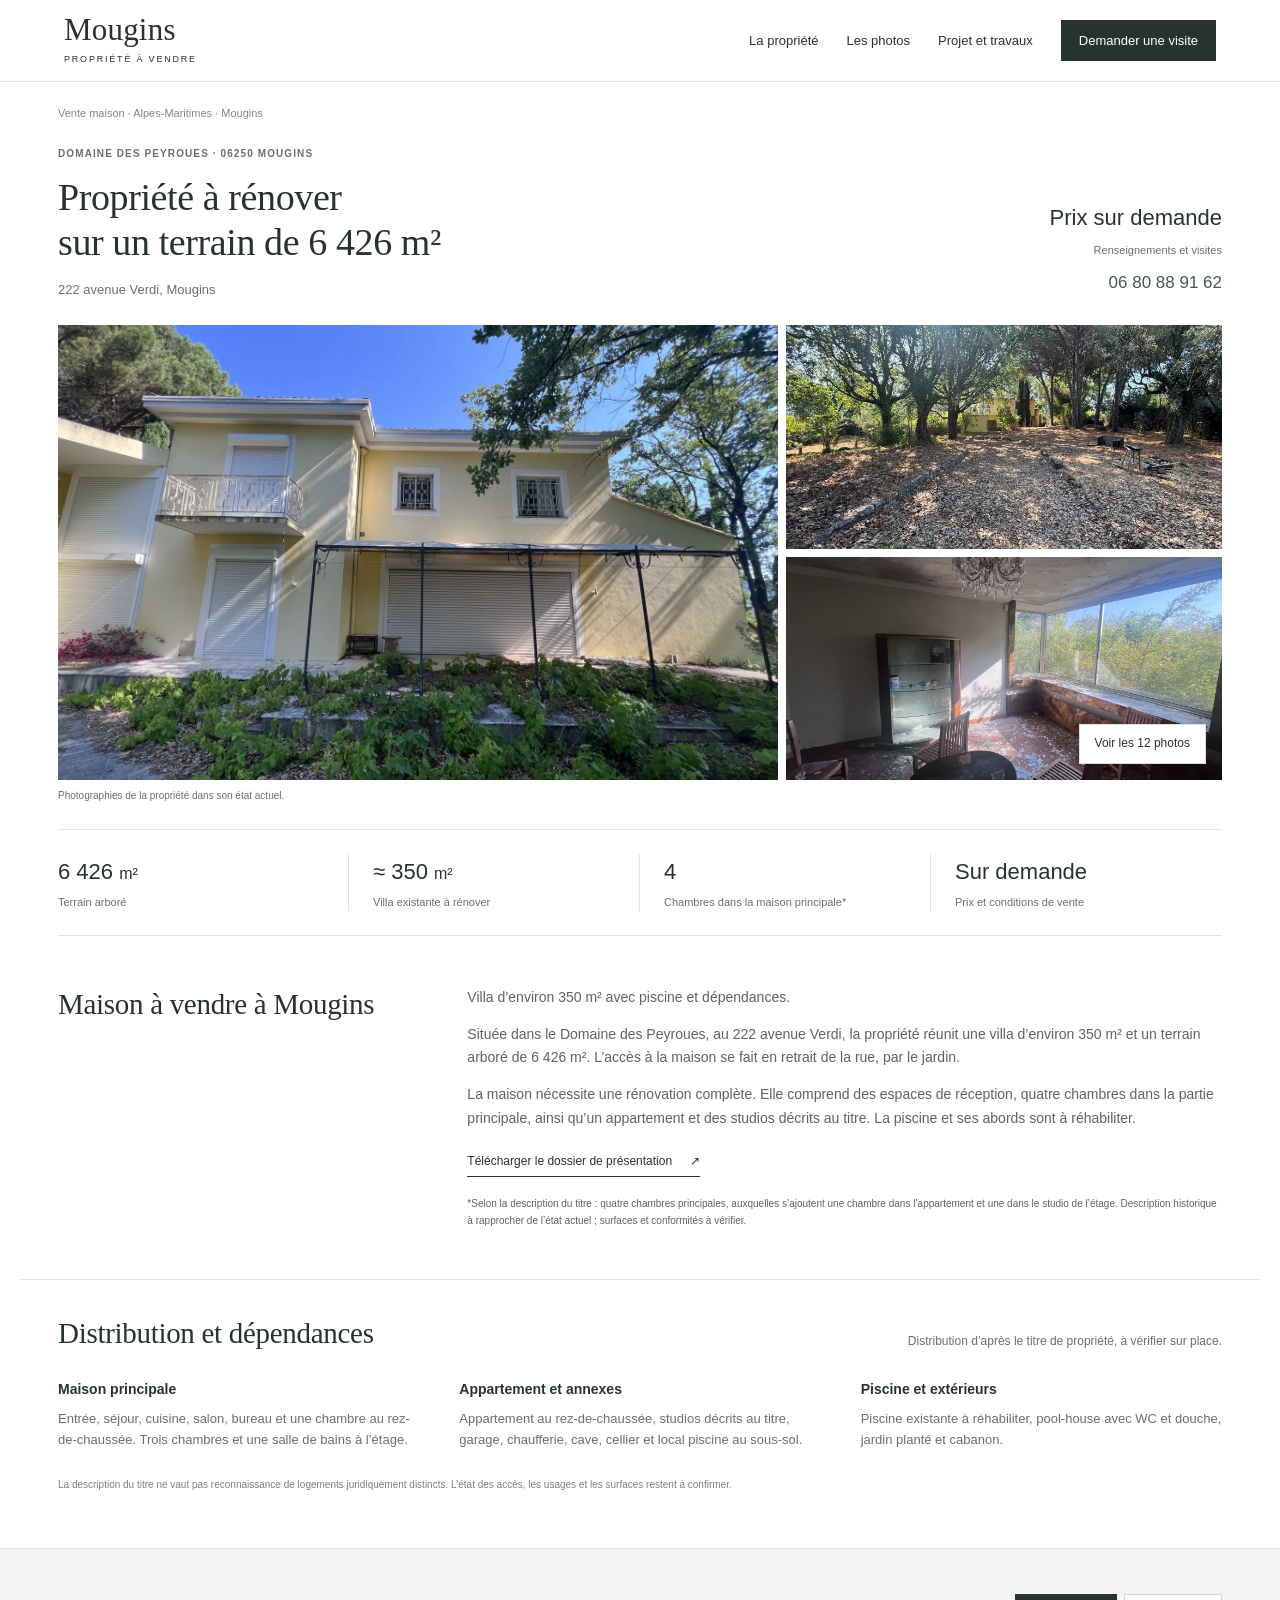
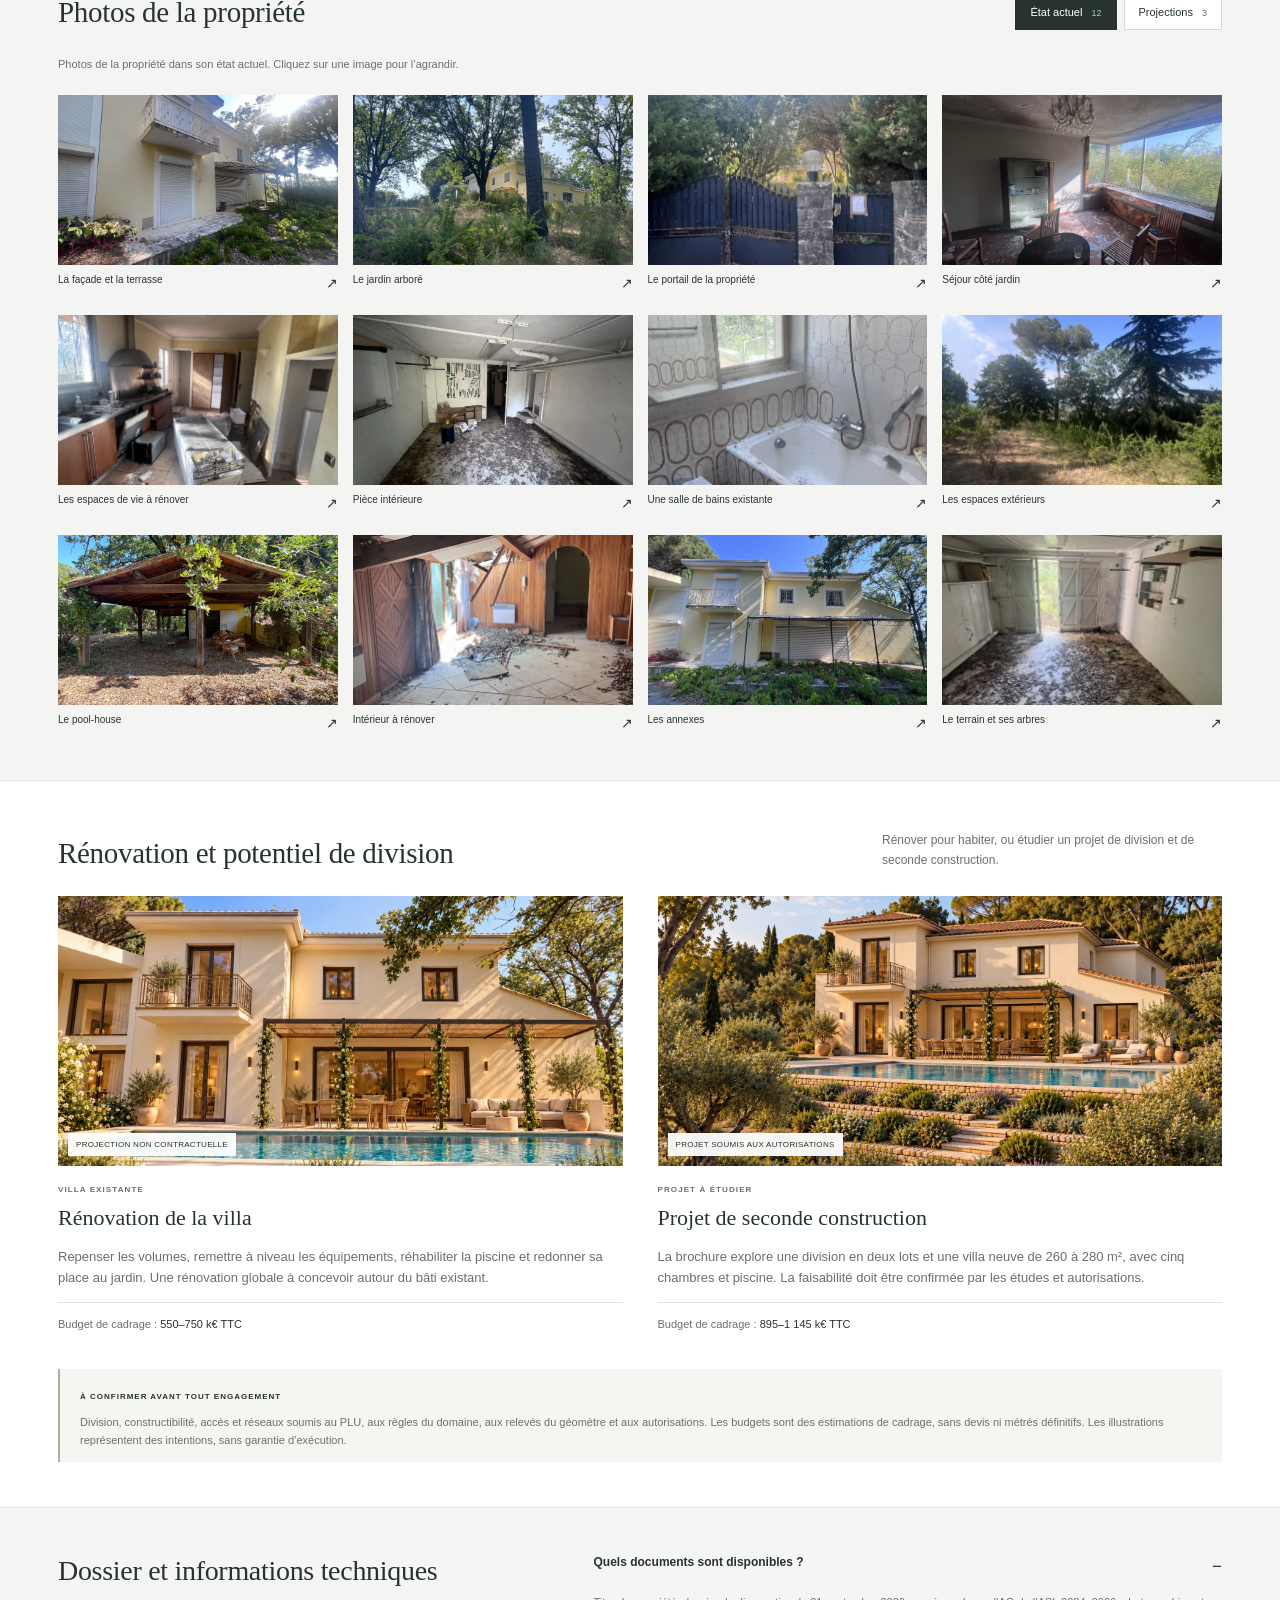
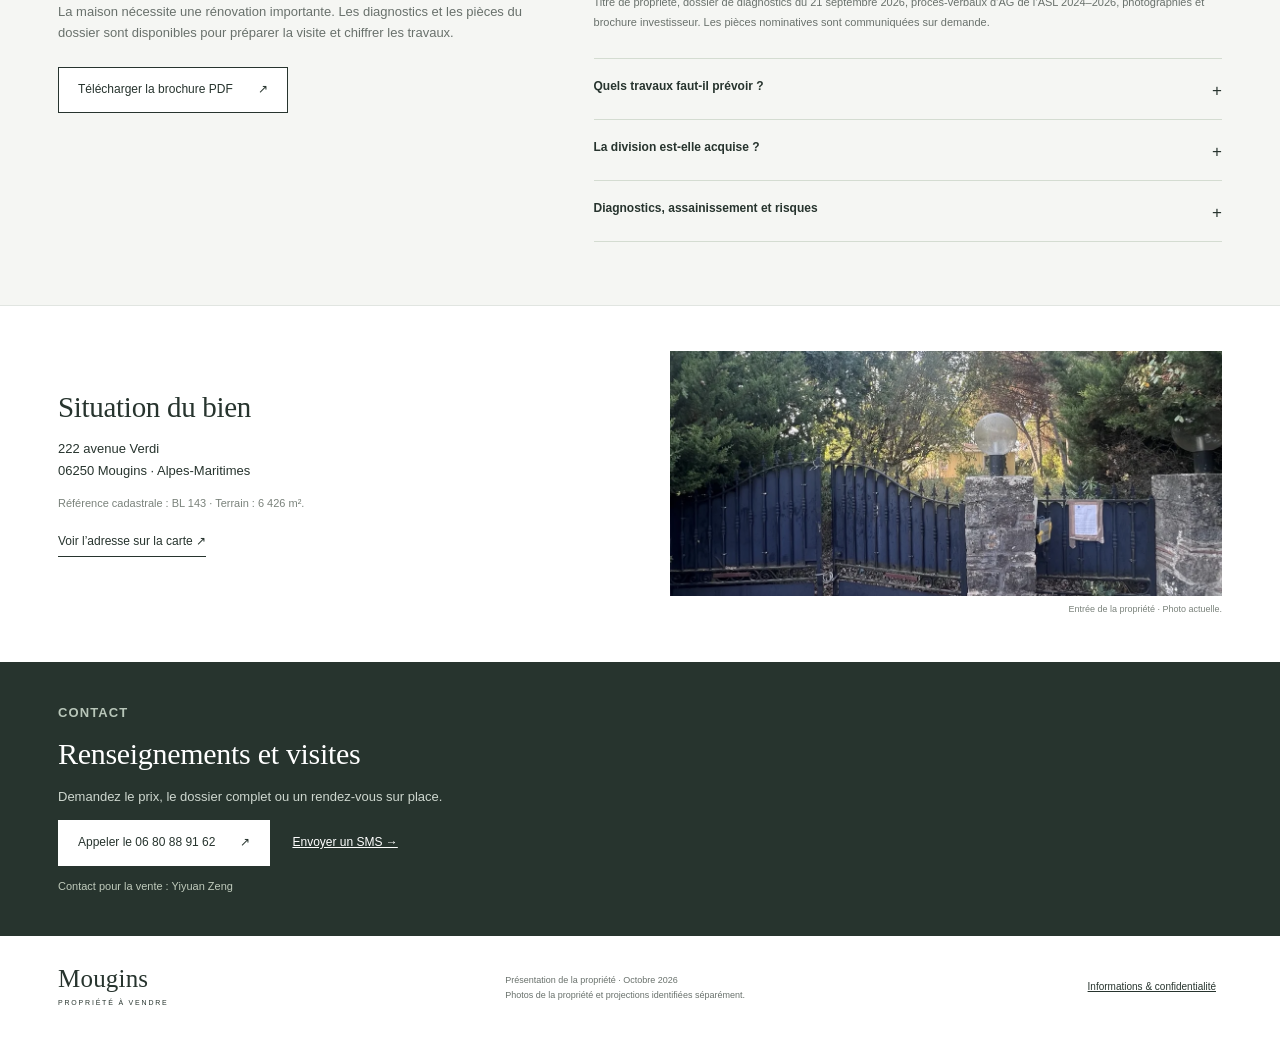
==== commit 9a3d9f09: "Adopter une présentation immobilière sobre et factuelle" ====
--- a/index.html
+++ b/index.html
@@ -1,15 +1,14 @@
-<!doctype html><html lang="fr"><head><meta charset="utf-8"><meta name="viewport" content="width=device-width,initial-scale=1"><title>Maison à vendre à Mougins — Villa à rénover sur 6 426 m² | Domaine des Peyroues</title><meta name="description" content="À vendre à Mougins, Domaine des Peyroues : villa d’environ 350 m² à rénover sur un terrain arboré de 6 426 m², avec piscine et annexes. Photos, potentiel et visite."><meta name="robots" content="index,follow,max-image-preview:large"><link rel="canonical" href="https://isaaczeng0104-rgb.github.io/maison-mougins/"><meta property="og:type" content="website"><meta property="og:title" content="Mougins · Un lieu à réinventer"><meta property="og:description" content="Une villa à rénover, 6 426 m² de terrain arboré et un projet à imaginer au Domaine des Peyroues."><meta property="og:url" content="https://isaaczeng0104-rgb.github.io/maison-mougins/"><meta property="og:image" content="https://isaaczeng0104-rgb.github.io/maison-mougins/photo-0.webp"><meta name="theme-color" content="#263b31"><link rel="icon" href="favicon.svg" type="image/svg+xml"><link rel="stylesheet" href="style.css"><script type="application/ld+json">{"@context": "https://schema.org", "@type": "RealEstateListing", "name": "Villa à rénover à Mougins — Domaine des Peyroues", "description": "Villa existante d’environ 350 m² sur 6 426 m² de terrain arboré. Prix sur demande.", "url": "https://isaaczeng0104-rgb.github.io/maison-mougins/", "datePosted": "2026-10-26", "image": "https://isaaczeng0104-rgb.github.io/maison-mougins/photo-0.webp", "mainEntity": {"@type": "House", "name": "Propriété du 222 avenue Verdi", "address": {"@type": "PostalAddress", "streetAddress": "222 avenue Verdi", "postalCode": "06250", "addressLocality": "Mougins", "addressCountry": "FR"}}}</script><script defer src="app.js"></script></head><body>
-<a class="skip" href="#propriete">Aller au contenu</a><header><a class="brand" href="#">MOUGINS<span>DOMAINE DES PEYROUES</span></a><nav aria-label="Navigation principale"><a href="#propriete">La propriété</a><a href="#photos">Les photos</a><a href="#potentiel">Le potentiel</a><a class="nav-contact" href="#contact">Organiser une visite ↗</a></nav></header>
-<main><section class="hero"><img src="villa-actuelle.webp" alt="Façade actuelle de la villa à rénover à Mougins" fetchpriority="high"><div class="hero-shade"></div><div class="hero-content"><p class="eyebrow">À VENDRE · MOUGINS, CÔTE D’AZUR</p><h1>Un lieu.<br>Votre prochain <em>chapitre.</em></h1><p>Une villa à réinventer, dans un grand jardin arboré<br class="desktop"> au cœur du Domaine des Peyroues.</p><a class="button light" href="#propriete">Découvrir la propriété <span>↓</span></a></div><div class="hero-foot"><span>222 AVENUE VERDI · 06250 MOUGINS</span><span>PHOTOGRAPHIE · ÉTAT ACTUEL</span></div></section>
-<div class="facts"><div><strong>6 426 <small>m²</small></strong><span>Terrain arboré</span></div><div><strong>≈ 350 <small>m²</small></strong><span>Villa existante à rénover</span></div><div><strong>4</strong><span>Chambres dans la maison principale*</span></div><div><strong>Sur demande</strong><span>Prix et conditions de vente</span></div></div>
-<section class="intro wrap" id="propriete"><div><p class="eyebrow">LA PROPRIÉTÉ / 01</p><h2>De l’espace.<br>Du caractère.<br><em>Des possibilités.</em></h2></div><div class="intro-copy"><p class="lead">À Mougins, une propriété à transformer selon votre vision.</p><p>Au 222 avenue Verdi, dans le Domaine des Peyroues, cette villa existante d’environ 350 m² prend place sur un terrain de 6 426 m². Arbres, volumes et espaces annexes constituent la base d’un projet de rénovation d’ensemble.</p><p>La propriété comprend une piscine à réhabiliter, un appartement indépendant et des studios décrits au titre de propriété. Elle s’adresse à un acquéreur qui souhaite créer une résidence familiale ou étudier une opération de valorisation.</p><a class="text-link" href="brochure-mougins.pdf" target="_blank" rel="noopener">Consulter la brochure investisseur <span>↗</span></a><p class="fine">*Selon la description du titre : quatre chambres principales, auxquelles s’ajoutent une chambre dans l’appartement et une dans le studio de l’étage. Description historique à rapprocher de l’état actuel ; surfaces et conformités à vérifier.</p></div></section>
-<section class="landscape"><img loading="lazy" src="terrain.webp" alt="Grand terrain arboré de la propriété de Mougins"><div><p class="eyebrow">UN CADRE À S’APPROPRIER</p><h2>6 426 m² pour<br><em>voir plus grand.</em></h2><p>Un jardin arboré, la maison en retrait et des espaces extérieurs à repenser.</p></div><span class="image-note">Photographie · État actuel</span></section>
-<section class="wrap spaces"><div class="section-head"><div><p class="eyebrow">LES VOLUMES / 02</p><h2>Une maison,<br><em>plusieurs espaces de vie.</em></h2></div><p>La distribution décrite dans le titre de propriété offre une base à explorer lors de la visite.</p></div><div class="space-grid"><article><span>01 / MAISON PRINCIPALE</span><h3>Les espaces du quotidien</h3><p>Entrée, séjour, cuisine, salon, bureau et une chambre au rez-de-chaussée. Trois chambres et une salle de bains à l’étage.</p></article><article><span>02 / ESPACES ANNEXES</span><h3>Des volumes complémentaires</h3><p>Appartement au rez-de-chaussée, studios décrits au titre, garage, chaufferie, cave, cellier et local piscine au sous-sol.</p></article><article><span>03 / LES EXTÉRIEURS</span><h3>La vie côté jardin</h3><p>Piscine existante à réhabiliter, pool-house avec WC et douche, jardin planté et cabanon.</p></article></div><p class="fine">La description du titre ne vaut pas reconnaissance de logements juridiquement distincts. L’état des accès, les usages et les surfaces restent à confirmer.</p></section>
-<section class="gallery-section" id="photos"><div class="wrap"><div class="section-head"><div><p class="eyebrow">LA GALERIE / 03</p><h2>Voir aujourd’hui.<br><em>Imaginer demain.</em></h2></div><div class="tabs" role="group" aria-label="Catégorie de photos"><button class="active" data-filter="actuel" aria-pressed="true">État actuel <span>12</span></button><button data-filter="projet" aria-pressed="false">Projections <span>3</span></button></div></div><p class="gallery-help" id="gallery-help">Photos de la propriété dans son état actuel. Cliquez sur une image pour l’agrandir.</p><div class="gallery"><button class="photo" data-category="actuel" data-full="photo-0.webp" data-caption="La façade et la terrasse · État actuel"><img src="photo-0.webp" alt="La façade et la terrasse de la maison à vendre à Mougins" loading="lazy"><span>La façade et la terrasse<b>↗</b></span></button><button class="photo" data-category="actuel" data-full="photo-1.webp" data-caption="Le jardin arboré · État actuel"><img src="photo-1.webp" alt="Le jardin arboré de la maison à vendre à Mougins" loading="lazy"><span>Le jardin arboré<b>↗</b></span></button><button class="photo" data-category="actuel" data-full="photo-2.webp" data-caption="Le portail de la propriété · État actuel"><img src="photo-2.webp" alt="Le portail de la propriété de la maison à vendre à Mougins" loading="lazy"><span>Le portail de la propriété<b>↗</b></span></button><button class="photo" data-category="actuel" data-full="photo-3.webp" data-caption="Les ouvertures sur le jardin · État actuel"><img src="photo-3.webp" alt="Les ouvertures sur le jardin de la maison à vendre à Mougins" loading="lazy"><span>Les ouvertures sur le jardin<b>↗</b></span></button><button class="photo" data-category="actuel" data-full="photo-4.webp" data-caption="Les espaces de vie à rénover · État actuel"><img src="photo-4.webp" alt="Les espaces de vie à rénover de la maison à vendre à Mougins" loading="lazy"><span>Les espaces de vie à rénover<b>↗</b></span></button><button class="photo" data-category="actuel" data-full="photo-5.webp" data-caption="Les volumes intérieurs · État actuel"><img src="photo-5.webp" alt="Les volumes intérieurs de la maison à vendre à Mougins" loading="lazy"><span>Les volumes intérieurs<b>↗</b></span></button><button class="photo" data-category="actuel" data-full="photo-6.webp" data-caption="Une salle de bains existante · État actuel"><img src="photo-6.webp" alt="Une salle de bains existante de la maison à vendre à Mougins" loading="lazy"><span>Une salle de bains existante<b>↗</b></span></button><button class="photo" data-category="actuel" data-full="photo-7.webp" data-caption="Les espaces extérieurs · État actuel"><img src="photo-7.webp" alt="Les espaces extérieurs de la maison à vendre à Mougins" loading="lazy"><span>Les espaces extérieurs<b>↗</b></span></button><button class="photo" data-category="actuel" data-full="photo-8.webp" data-caption="Le pool-house · État actuel"><img src="photo-8.webp" alt="Le pool-house de la maison à vendre à Mougins" loading="lazy"><span>Le pool-house<b>↗</b></span></button><button class="photo" data-category="actuel" data-full="photo-9.webp" data-caption="Les espaces à réhabiliter · État actuel"><img src="photo-9.webp" alt="Les espaces à réhabiliter de la maison à vendre à Mougins" loading="lazy"><span>Les espaces à réhabiliter<b>↗</b></span></button><button class="photo" data-category="actuel" data-full="photo-10.webp" data-caption="Les annexes · État actuel"><img src="photo-10.webp" alt="Les annexes de la maison à vendre à Mougins" loading="lazy"><span>Les annexes<b>↗</b></span></button><button class="photo" data-category="actuel" data-full="photo-11.webp" data-caption="Le terrain et ses arbres · État actuel"><img src="photo-11.webp" alt="Le terrain et ses arbres de la maison à vendre à Mougins" loading="lazy"><span>Le terrain et ses arbres<b>↗</b></span></button><button class="photo" data-category="projet" data-full="renovation.webp" data-caption="La villa après rénovation · Projection non contractuelle" hidden><img src="renovation.webp" alt="La villa après rénovation, illustration conceptuelle" loading="lazy"><span>La villa après rénovation<b>↗</b></span><small>PROJECTION · NON CONTRACTUELLE</small></button><button class="photo" data-category="projet" data-full="entree-projet.webp" data-caption="Une arrivée paysagée · Projection non contractuelle" hidden><img src="entree-projet.webp" alt="Une arrivée paysagée, illustration conceptuelle" loading="lazy"><span>Une arrivée paysagée<b>↗</b></span><small>PROJECTION · NON CONTRACTUELLE</small></button><button class="photo" data-category="projet" data-full="villa-neuve.webp" data-caption="La seconde villa envisagée · Projection non contractuelle" hidden><img src="villa-neuve.webp" alt="La seconde villa envisagée, illustration conceptuelle" loading="lazy"><span>La seconde villa envisagée<b>↗</b></span><small>PROJECTION · NON CONTRACTUELLE</small></button></div></div></section>
-<section class="wrap potential" id="potentiel"><div class="section-head"><div><p class="eyebrow">LE POTENTIEL / 04</p><h2>Un bien existant.<br><em>Deux pistes à explorer.</em></h2></div><p>Rénover pour habiter, ou étudier un projet de division et de seconde construction.</p></div><div class="project-grid"><article><div class="project-image"><img src="renovation.webp" loading="lazy" alt="Projection conceptuelle de rénovation de la villa"><span>PROJECTION NON CONTRACTUELLE</span></div><p class="eyebrow">PISTE 01</p><h3>Révéler la villa existante</h3><p>Repenser les volumes, remettre à niveau les équipements, réhabiliter la piscine et redonner sa place au jardin. Une rénovation globale à concevoir autour du bâti existant.</p><p class="cost">Enveloppe indicative : <strong>550–750 k€ TTC</strong></p></article><article><div class="project-image"><img src="villa-neuve.webp" loading="lazy" alt="Projection conceptuelle d’une seconde villa"><span>PROJET SOUMIS AUX AUTORISATIONS</span></div><p class="eyebrow">PISTE 02</p><h3>Étudier une seconde villa</h3><p>La brochure explore une division en deux lots et une villa neuve de 260 à 280 m², avec cinq chambres et piscine. La faisabilité doit être confirmée par les études et autorisations.</p><p class="cost">Enveloppe indicative : <strong>895–1 145 k€ TTC</strong></p></article></div><div class="project-note"><span>À CONFIRMER AVANT TOUT ENGAGEMENT</span><p>Division, constructibilité, accès et réseaux soumis au PLU, aux règles du domaine, aux relevés du géomètre et aux autorisations. Les budgets sont des estimations de cadrage, sans devis ni métrés définitifs. Les illustrations représentent des intentions, sans garantie d’exécution.</p></div></section>
-<section class="dossier"><div class="wrap dossier-grid"><div><p class="eyebrow">UN PROJET À PRÉPARER / 05</p><h2>Des informations claires.<br><em>Une visite essentielle.</em></h2><p>La maison nécessite une rénovation importante. Le dossier permet d’aborder l’étude du bien avec une vision concrète de son état et des vérifications à mener.</p><a class="button light" href="brochure-mougins.pdf" target="_blank" rel="noopener">Ouvrir la brochure PDF <span>↗</span></a></div><div class="details"><details open><summary>Quels documents sont disponibles ?</summary><p>Titre de propriété, dossier de diagnostics du 21 septembre 2026, procès-verbaux d’AG de l’ASL 2024–2026, photographies et brochure investisseur. Les pièces nominatives sont communiquées sur demande.</p></details><details><summary>Quels travaux faut-il prévoir ?</summary><p>Rénovation globale, électricité, piscine et reprise de la toiture de l’appartement accolé. Le diagnostic signale des indices de termites et des dégradations de poutres au niveau N−1, un plafond instable et un conduit de cave signalé amianté. Des expertises complémentaires sont nécessaires.</p></details><details><summary>La division est-elle acquise ?</summary><p>Non. Le schéma de deux lots est une hypothèse de projet : environ 3 926 m² pour la villa existante et 2 500 m² pour le lot à créer. Le géomètre, l’urbanisme et les règles du domaine doivent en confirmer la faisabilité.</p></details><details><summary>Diagnostics, assainissement et risques</summary><p>DPE et contrôle d’assainissement à compléter selon le dossier disponible. Le type d’assainissement reste à confirmer. L’ERP mentionne le feu de forêt B2, l’obligation de débroussaillement et un aléa argile fort. Certaines zones n’ont pas pu être visitées.</p><p>Les informations sur les risques auxquels ce bien est exposé sont disponibles sur <a href="https://www.georisques.gouv.fr/" target="_blank" rel="noopener">Géorisques</a>.</p></details></div></div></section>
-<section class="wrap location"><div><p class="eyebrow">L’ADRESSE / 06</p><h2>Mougins.<br><em>Domaine des Peyroues.</em></h2><p>222 avenue Verdi<br>06250 Mougins · Alpes-Maritimes</p><p class="fine">Référence cadastrale : BL 143 · Terrain : 6 426 m².</p><a class="text-link" href="https://www.google.com/maps/search/?api=1&query=222+avenue+Verdi+06250+Mougins" target="_blank" rel="noopener">Voir l’adresse sur la carte ↗</a></div><img src="entree-projet.webp" loading="lazy" alt="Projection conceptuelle d’aménagement de l’entrée"><span class="fine">Illustration d’aménagement de l’entrée · Non contractuelle.</span></section>
-<section class="contact" id="contact"><div class="wrap"><p class="eyebrow">PARLONS DE VOTRE PROJET</p><h2>Et si tout commençait<br><em>par une visite ?</em></h2><p>Demandez le prix, le dossier complet ou un rendez-vous sur place.</p><a class="button dark" href="tel:+33680889162">Appeler le 06 80 88 91 62 <span>↗</span></a><a class="contact-sms" href="sms:+33680889162?body=Bonjour%2C%20je%20souhaite%20des%20informations%20sur%20la%20propri%C3%A9t%C3%A9%20au%20222%20avenue%20Verdi%20%C3%A0%20Mougins.">Envoyer un SMS →</a><p class="fine">Contact pour la vente : Yiyuan Zeng</p></div></section></main>
-<footer class="wrap"><a class="brand" href="#">MOUGINS<span>DOMAINE DES PEYROUES</span></a><p>Présentation de la propriété · Octobre 2026<br>Photos de la propriété et projections identifiées séparément.</p><button id="legal-open" class="legal-link">Informations & confidentialité</button></footer>
+<!doctype html><html lang="fr"><head><meta charset="utf-8"><meta name="viewport" content="width=device-width,initial-scale=1"><title>Maison à vendre à Mougins — Villa à rénover sur 6 426 m² | Domaine des Peyroues</title><meta name="description" content="À vendre à Mougins, Domaine des Peyroues : villa d’environ 350 m² à rénover sur un terrain arboré de 6 426 m², avec piscine et annexes. Photos, potentiel et visite."><meta name="robots" content="index,follow,max-image-preview:large"><link rel="canonical" href="https://isaaczeng0104-rgb.github.io/vente-mougin/"><meta property="og:type" content="website"><meta property="og:title" content="Vente propriété à Mougins — Domaine des Peyroues"><meta property="og:description" content="Une villa à rénover, 6 426 m² de terrain arboré et un projet à imaginer au Domaine des Peyroues."><meta property="og:url" content="https://isaaczeng0104-rgb.github.io/vente-mougin/"><meta property="og:image" content="https://isaaczeng0104-rgb.github.io/vente-mougin/photo-0.webp"><meta name="theme-color" content="#263b31"><link rel="icon" href="favicon.svg" type="image/svg+xml"><link rel="stylesheet" href="style.css"><script type="application/ld+json">{"@context": "https://schema.org", "@type": "RealEstateListing", "name": "Villa à rénover à Mougins — Domaine des Peyroues", "description": "Villa existante d’environ 350 m² sur 6 426 m² de terrain arboré. Prix sur demande.", "url": "https://isaaczeng0104-rgb.github.io/vente-mougin/", "datePosted": "2026-10-26", "image": "https://isaaczeng0104-rgb.github.io/vente-mougin/photo-0.webp", "mainEntity": {"@type": "House", "name": "Propriété du 222 avenue Verdi", "address": {"@type": "PostalAddress", "streetAddress": "222 avenue Verdi", "postalCode": "06250", "addressLocality": "Mougins", "addressCountry": "FR"}}}</script><script defer src="app.js"></script></head><body>
+<a class="skip" href="#propriete">Aller au contenu</a><header><a class="brand" href="#">Mougins<span>PROPRIÉTÉ À VENDRE</span></a><nav aria-label="Navigation principale"><a href="#propriete">La propriété</a><a href="#photos">Les photos</a><a href="#potentiel">Projet et travaux</a><a class="nav-contact" href="#contact">Demander une visite</a></nav></header>
+<main><div class="listing-head wrap"><p class="breadcrumb">Vente maison · Alpes-Maritimes · Mougins</p><div class="listing-title"><div><p class="eyebrow">DOMAINE DES PEYROUES · 06250 MOUGINS</p><h1>Propriété à rénover<br>sur un terrain de 6 426 m²</h1><p class="listing-address">222 avenue Verdi, Mougins</p></div><div class="price-block"><strong>Prix sur demande</strong><span>Renseignements et visites</span><a href="tel:+33680889162">06 80 88 91 62</a></div></div></div><section class="property-mosaic wrap" aria-label="Photos de la propriété"><a href="#photos" class="mosaic-main"><img src="villa-actuelle.webp" alt="Façade actuelle de la maison à vendre à Mougins" fetchpriority="high"></a><a href="#photos"><img src="terrain.webp" alt="Terrain arboré de la propriété" fetchpriority="high"></a><a href="#photos" class="mosaic-last"><img src="photo-3.webp" alt="Pièce de vie ouverte sur le jardin"><span>Voir les 12 photos</span></a></section><div class="photo-caption wrap">Photographies de la propriété dans son état actuel.</div><div class="facts"><div><strong>6 426 <small>m²</small></strong><span>Terrain arboré</span></div><div><strong>≈ 350 <small>m²</small></strong><span>Villa existante à rénover</span></div><div><strong>4</strong><span>Chambres dans la maison principale*</span></div><div><strong>Sur demande</strong><span>Prix et conditions de vente</span></div></div>
+<section class="intro wrap" id="propriete"><div><h2>Maison à vendre à Mougins</h2></div><div class="intro-copy"><p class="lead">Villa d’environ 350 m² avec piscine et dépendances.</p><p>Située dans le Domaine des Peyroues, au 222 avenue Verdi, la propriété réunit une villa d’environ 350 m² et un terrain arboré de 6 426 m². L’accès à la maison se fait en retrait de la rue, par le jardin.</p><p>La maison nécessite une rénovation complète. Elle comprend des espaces de réception, quatre chambres dans la partie principale, ainsi qu’un appartement et des studios décrits au titre. La piscine et ses abords sont à réhabiliter.</p><a class="text-link" href="brochure-mougins.pdf" target="_blank" rel="noopener">Télécharger le dossier de présentation <span>↗</span></a><p class="fine">*Selon la description du titre : quatre chambres principales, auxquelles s’ajoutent une chambre dans l’appartement et une dans le studio de l’étage. Description historique à rapprocher de l’état actuel ; surfaces et conformités à vérifier.</p></div></section>
+
+<section class="wrap spaces"><div class="section-head"><div><h2>Distribution et dépendances</h2></div><p>Distribution d’après le titre de propriété, à vérifier sur place.</p></div><div class="space-grid"><article><span>01 / MAISON PRINCIPALE</span><h3>Maison principale</h3><p>Entrée, séjour, cuisine, salon, bureau et une chambre au rez-de-chaussée. Trois chambres et une salle de bains à l’étage.</p></article><article><span>02 / ESPACES ANNEXES</span><h3>Appartement et annexes</h3><p>Appartement au rez-de-chaussée, studios décrits au titre, garage, chaufferie, cave, cellier et local piscine au sous-sol.</p></article><article><span>03 / LES EXTÉRIEURS</span><h3>Piscine et extérieurs</h3><p>Piscine existante à réhabiliter, pool-house avec WC et douche, jardin planté et cabanon.</p></article></div><p class="fine">La description du titre ne vaut pas reconnaissance de logements juridiquement distincts. L’état des accès, les usages et les surfaces restent à confirmer.</p></section>
+<section class="gallery-section" id="photos"><div class="wrap"><div class="section-head"><div><h2>Photos de la propriété</h2></div><div class="tabs" role="group" aria-label="Catégorie de photos"><button class="active" data-filter="actuel" aria-pressed="true">État actuel <span>12</span></button><button data-filter="projet" aria-pressed="false">Projections <span>3</span></button></div></div><p class="gallery-help" id="gallery-help">Photos de la propriété dans son état actuel. Cliquez sur une image pour l’agrandir.</p><div class="gallery"><button class="photo" data-category="actuel" data-full="photo-0.webp" data-caption="La façade et la terrasse · État actuel"><img src="photo-0.webp" alt="La façade et la terrasse de la maison à vendre à Mougins" loading="lazy"><span>La façade et la terrasse<b>↗</b></span></button><button class="photo" data-category="actuel" data-full="photo-1.webp" data-caption="Le jardin arboré · État actuel"><img src="photo-1.webp" alt="Le jardin arboré de la maison à vendre à Mougins" loading="lazy"><span>Le jardin arboré<b>↗</b></span></button><button class="photo" data-category="actuel" data-full="photo-2.webp" data-caption="Le portail de la propriété · État actuel"><img src="photo-2.webp" alt="Le portail de la propriété de la maison à vendre à Mougins" loading="lazy"><span>Le portail de la propriété<b>↗</b></span></button><button class="photo" data-category="actuel" data-full="photo-3.webp" data-caption="Séjour côté jardin · État actuel"><img src="photo-3.webp" alt="Séjour côté jardin de la maison à vendre à Mougins" loading="lazy"><span>Séjour côté jardin<b>↗</b></span></button><button class="photo" data-category="actuel" data-full="photo-4.webp" data-caption="Les espaces de vie à rénover · État actuel"><img src="photo-4.webp" alt="Les espaces de vie à rénover de la maison à vendre à Mougins" loading="lazy"><span>Les espaces de vie à rénover<b>↗</b></span></button><button class="photo" data-category="actuel" data-full="photo-5.webp" data-caption="Pièce intérieure · État actuel"><img src="photo-5.webp" alt="Pièce intérieure de la maison à vendre à Mougins" loading="lazy"><span>Pièce intérieure<b>↗</b></span></button><button class="photo" data-category="actuel" data-full="photo-6.webp" data-caption="Une salle de bains existante · État actuel"><img src="photo-6.webp" alt="Une salle de bains existante de la maison à vendre à Mougins" loading="lazy"><span>Une salle de bains existante<b>↗</b></span></button><button class="photo" data-category="actuel" data-full="photo-7.webp" data-caption="Les espaces extérieurs · État actuel"><img src="photo-7.webp" alt="Les espaces extérieurs de la maison à vendre à Mougins" loading="lazy"><span>Les espaces extérieurs<b>↗</b></span></button><button class="photo" data-category="actuel" data-full="photo-8.webp" data-caption="Le pool-house · État actuel"><img src="photo-8.webp" alt="Le pool-house de la maison à vendre à Mougins" loading="lazy"><span>Le pool-house<b>↗</b></span></button><button class="photo" data-category="actuel" data-full="photo-9.webp" data-caption="Intérieur à rénover · État actuel"><img src="photo-9.webp" alt="Intérieur à rénover de la maison à vendre à Mougins" loading="lazy"><span>Intérieur à rénover<b>↗</b></span></button><button class="photo" data-category="actuel" data-full="photo-10.webp" data-caption="Les annexes · État actuel"><img src="photo-10.webp" alt="Les annexes de la maison à vendre à Mougins" loading="lazy"><span>Les annexes<b>↗</b></span></button><button class="photo" data-category="actuel" data-full="photo-11.webp" data-caption="Le terrain et ses arbres · État actuel"><img src="photo-11.webp" alt="Le terrain et ses arbres de la maison à vendre à Mougins" loading="lazy"><span>Le terrain et ses arbres<b>↗</b></span></button><button class="photo" data-category="projet" data-full="renovation.webp" data-caption="La villa après rénovation · Projection non contractuelle" hidden><img src="renovation.webp" alt="La villa après rénovation, illustration conceptuelle" loading="lazy"><span>La villa après rénovation<b>↗</b></span><small>PROJECTION · NON CONTRACTUELLE</small></button><button class="photo" data-category="projet" data-full="entree-projet.webp" data-caption="Une arrivée paysagée · Projection non contractuelle" hidden><img src="entree-projet.webp" alt="Une arrivée paysagée, illustration conceptuelle" loading="lazy"><span>Une arrivée paysagée<b>↗</b></span><small>PROJECTION · NON CONTRACTUELLE</small></button><button class="photo" data-category="projet" data-full="villa-neuve.webp" data-caption="La seconde villa envisagée · Projection non contractuelle" hidden><img src="villa-neuve.webp" alt="La seconde villa envisagée, illustration conceptuelle" loading="lazy"><span>La seconde villa envisagée<b>↗</b></span><small>PROJECTION · NON CONTRACTUELLE</small></button></div></div></section>
+<section class="wrap potential" id="potentiel"><div class="section-head"><div><h2>Rénovation et potentiel de division</h2></div><p>Rénover pour habiter, ou étudier un projet de division et de seconde construction.</p></div><div class="project-grid"><article><div class="project-image"><img src="renovation.webp" loading="lazy" alt="Projection conceptuelle de rénovation de la villa"><span>PROJECTION NON CONTRACTUELLE</span></div><p class="eyebrow">VILLA EXISTANTE</p><h3>Rénovation de la villa</h3><p>Repenser les volumes, remettre à niveau les équipements, réhabiliter la piscine et redonner sa place au jardin. Une rénovation globale à concevoir autour du bâti existant.</p><p class="cost">Budget de cadrage : <strong>550–750 k€ TTC</strong></p></article><article><div class="project-image"><img src="villa-neuve.webp" loading="lazy" alt="Projection conceptuelle d’une seconde villa"><span>PROJET SOUMIS AUX AUTORISATIONS</span></div><p class="eyebrow">PROJET À ÉTUDIER</p><h3>Projet de seconde construction</h3><p>La brochure explore une division en deux lots et une villa neuve de 260 à 280 m², avec cinq chambres et piscine. La faisabilité doit être confirmée par les études et autorisations.</p><p class="cost">Budget de cadrage : <strong>895–1 145 k€ TTC</strong></p></article></div><div class="project-note"><span>À CONFIRMER AVANT TOUT ENGAGEMENT</span><p>Division, constructibilité, accès et réseaux soumis au PLU, aux règles du domaine, aux relevés du géomètre et aux autorisations. Les budgets sont des estimations de cadrage, sans devis ni métrés définitifs. Les illustrations représentent des intentions, sans garantie d’exécution.</p></div></section>
+<section class="dossier"><div class="wrap dossier-grid"><div><h2>Dossier et informations techniques</h2><p>La maison nécessite une rénovation importante. Les diagnostics et les pièces du dossier sont disponibles pour préparer la visite et chiffrer les travaux.</p><a class="button light" href="brochure-mougins.pdf" target="_blank" rel="noopener">Télécharger la brochure PDF <span>↗</span></a></div><div class="details"><details open><summary>Quels documents sont disponibles ?</summary><p>Titre de propriété, dossier de diagnostics du 21 septembre 2026, procès-verbaux d’AG de l’ASL 2024–2026, photographies et brochure investisseur. Les pièces nominatives sont communiquées sur demande.</p></details><details><summary>Quels travaux faut-il prévoir ?</summary><p>Rénovation globale, électricité, piscine et reprise de la toiture de l’appartement accolé. Le diagnostic signale des indices de termites et des dégradations de poutres au niveau N−1, un plafond instable et un conduit de cave signalé amianté. Des expertises complémentaires sont nécessaires.</p></details><details><summary>La division est-elle acquise ?</summary><p>Non. Le schéma de deux lots est une hypothèse de projet : environ 3 926 m² pour la villa existante et 2 500 m² pour le lot à créer. Le géomètre, l’urbanisme et les règles du domaine doivent en confirmer la faisabilité.</p></details><details><summary>Diagnostics, assainissement et risques</summary><p>DPE et contrôle d’assainissement à compléter selon le dossier disponible. Le type d’assainissement reste à confirmer. L’ERP mentionne le feu de forêt B2, l’obligation de débroussaillement et un aléa argile fort. Certaines zones n’ont pas pu être visitées.</p><p>Les informations sur les risques auxquels ce bien est exposé sont disponibles sur <a href="https://www.georisques.gouv.fr/" target="_blank" rel="noopener">Géorisques</a>.</p></details></div></div></section>
+<section class="wrap location"><div><h2>Situation du bien</h2><p>222 avenue Verdi<br>06250 Mougins · Alpes-Maritimes</p><p class="fine">Référence cadastrale : BL 143 · Terrain : 6 426 m².</p><a class="text-link" href="https://www.google.com/maps/search/?api=1&query=222+avenue+Verdi+06250+Mougins" target="_blank" rel="noopener">Voir l’adresse sur la carte ↗</a></div><img src="photo-2.webp" loading="lazy" alt="Portail actuel de la propriété au 222 avenue Verdi"><span class="fine">Entrée de la propriété · Photo actuelle.</span></section>
+<section class="contact" id="contact"><div class="wrap"><p class="eyebrow">CONTACT</p><h2>Renseignements et visites</h2><p>Demandez le prix, le dossier complet ou un rendez-vous sur place.</p><a class="button dark" href="tel:+33680889162">Appeler le 06 80 88 91 62 <span>↗</span></a><a class="contact-sms" href="sms:+33680889162?body=Bonjour%2C%20je%20souhaite%20des%20informations%20sur%20la%20propri%C3%A9t%C3%A9%20au%20222%20avenue%20Verdi%20%C3%A0%20Mougins.">Envoyer un SMS →</a><p class="fine">Contact pour la vente : Yiyuan Zeng</p></div></section></main>
+<footer class="wrap"><a class="brand" href="#">Mougins<span>PROPRIÉTÉ À VENDRE</span></a><p>Présentation de la propriété · Octobre 2026<br>Photos de la propriété et projections identifiées séparément.</p><button id="legal-open" class="legal-link">Informations & confidentialité</button></footer>
 <dialog id="lightbox" aria-label="Photo agrandie"><button class="close" aria-label="Fermer la photo">×</button><button class="prev" aria-label="Photo précédente">←</button><figure><img alt=""><figcaption></figcaption></figure><button class="next" aria-label="Photo suivante">→</button></dialog>
 <dialog id="legal"><button class="close" aria-label="Fermer les informations">×</button><h2>Informations & confidentialité</h2><p>Site de présentation du bien situé au 222 avenue Verdi, 06250 Mougins. Contact pour la vente : Yiyuan Zeng, 06 80 88 91 62.</p><p>Contenu établi à partir du dossier de vente et de la brochure d’octobre 2026. Surfaces, distribution historique, budgets et projets sont indicatifs et doivent être vérifiés. Le prix et les conditions de cession sont communiqués sur demande.</p><p>Aucune mesure d’audience ni cookie publicitaire n’est ajouté par ce site. Aucun formulaire ni fichier de prospects n’est enregistré ici. Les boutons d’appel et de SMS ouvrent l’application de votre appareil. L’hébergeur peut traiter des données techniques nécessaires au fonctionnement du service.</p><p>Photographies fournies dans le cadre du projet de vente. Projections de rénovation et de construction créées avec assistance d’intelligence artificielle, non contractuelles. Les titres, diagnostics et actes nominatifs ne sont pas publiés sur cette page.</p></dialog></body></html>
--- a/style.css
+++ b/style.css
@@ -1,4 +1,4 @@
-:root{--ink:#263b31;--paper:#f8f6f0;--muted:#6d746b;--line:#d9ded2;--gold:#a48a5c}*{box-sizing:border-box}html{scroll-behavior:smooth;scroll-padding-top:100px}body{margin:0;background:var(--paper);color:var(--ink);font:16px/1.7 Arial,Helvetica,sans-serif}button,a{-webkit-tap-highlight-color:transparent}a{color:inherit;text-decoration:none}button{font:inherit;color:inherit;cursor:pointer}button:focus-visible,a:focus-visible,summary:focus-visible{outline:3px solid var(--gold);outline-offset:5px}.skip{position:absolute;top:-100px;left:20px;background:white;padding:10px;z-index:30}.skip:focus{top:10px}header{height:100px;display:flex;align-items:center;justify-content:space-between;padding:0 5%;background:var(--paper);position:relative;z-index:5}.brand{font:28px/1.1 Georgia,serif;letter-spacing:3px}.brand span{display:block;font:8px/2.8 Arial,sans-serif;letter-spacing:2.3px}nav{display:flex;align-items:center;gap:34px;font-size:13px}.nav-contact{border:1px solid var(--ink);padding:12px 20px}.hero{height:690px;min-height:560px;position:relative;color:white}.hero>img,.hero-shade{position:absolute;inset:0;width:100%;height:100%;object-fit:cover}.hero>img{object-position:50% 55%}.hero-shade{background:linear-gradient(90deg,rgba(9,25,17,.77),rgba(9,25,17,.2) 75%),linear-gradient(0deg,rgba(9,25,17,.5),transparent 25%)}.hero-content{position:relative;padding:100px 8%;max-width:1000px}.eyebrow{font-size:10px;letter-spacing:2.5px;font-weight:600;margin:0 0 25px;text-transform:uppercase}h1,h2,h3{font-family:Georgia,'Times New Roman',serif;font-weight:400;line-height:1.12;margin:0}h1{font-size:76px;letter-spacing:-2px}em{font-weight:400}h1 em{color:#e9dfc5}h2{font-size:49px;letter-spacing:-1.3px}h2 em{color:#7d856c}h3{font-size:29px;letter-spacing:-.5px}.hero-content>p:not(.eyebrow){font-size:17px;color:#e1e7df;margin:27px 0 30px}.button{display:inline-flex;align-items:center;justify-content:space-between;gap:35px;padding:16px 23px;font-size:13px;transition:transform .2s,background .2s}.button:hover{transform:translateY(-2px)}.light{background:var(--paper);color:var(--ink)}.dark{background:var(--ink);color:white}.hero-foot{position:absolute;bottom:25px;left:5%;right:5%;display:flex;justify-content:space-between;font-size:9px;letter-spacing:2px}.facts{margin:0 5%;padding:40px 0;display:grid;grid-template-columns:repeat(4,1fr);border-bottom:1px solid var(--line)}.facts>div{padding:0 26px;border-left:1px solid var(--line)}.facts>div:first-child{border:0;padding-left:0}.facts strong{display:block;font:35px/1.2 Georgia,serif}.facts strong small{font-size:22px}.facts span{font-size:11px;color:var(--muted);display:block;margin-top:9px}.wrap{max-width:1320px;margin:auto;padding-left:6%;padding-right:6%}.intro{padding-top:105px;padding-bottom:110px;display:grid;grid-template-columns:1fr 1fr;gap:12%}.intro-copy{padding-top:40px;color:#626a61}.lead{font:25px/1.4 Georgia,serif;color:var(--ink);margin-top:0}.intro-copy p{margin-bottom:24px}.text-link{font-size:13px;border-bottom:1px solid #a8afa0;padding:0 0 8px;display:inline-block}.text-link span{margin-left:20px}.fine{font-size:11px;line-height:1.7;color:#7b8176}.intro-copy .fine{margin-top:25px}.landscape{height:520px;position:relative;color:white}.landscape>img{position:absolute;inset:0;width:100%;height:100%;object-fit:cover}.landscape:after{content:'';position:absolute;inset:0;background:linear-gradient(90deg,rgba(10,32,21,.75),rgba(10,32,21,.15))}.landscape>div{position:relative;z-index:1;padding:105px 10%;max-width:800px}.landscape h2{font-size:59px}.landscape h2 em{color:#ddd8bd}.landscape p:not(.eyebrow){max-width:360px;color:#e1e6df}.image-note{position:absolute;bottom:20px;right:5%;z-index:1;text-transform:uppercase;font-size:9px;letter-spacing:1.5px}.spaces{padding-top:100px;padding-bottom:85px}.section-head{display:flex;justify-content:space-between;align-items:flex-end;gap:40px;margin-bottom:40px}.section-head>p{max-width:300px;color:var(--muted);font-size:14px}.space-grid{display:grid;grid-template-columns:repeat(3,1fr);gap:35px;margin:55px 0 20px}.space-grid article{border-top:1px solid #b9c3b5;padding-top:25px}.space-grid article>span{font-size:9px;letter-spacing:1.6px;color:#818977}.space-grid h3{font-size:26px;margin-top:20px}.space-grid p{font-size:14px;color:var(--muted)}.gallery-section{background:#eeeee5;padding:90px 0}.tabs{display:flex;border-bottom:1px solid #bec6b6;flex-shrink:0}.tabs button{border:0;background:none;font-size:12px;padding:13px 15px;color:#78816f}.tabs button.active{color:var(--ink);border-bottom:2px solid var(--ink)}.tabs span{font-size:9px;margin-left:7px}.gallery-help{font-size:12px;color:var(--muted);margin:0 0 25px}.gallery{display:grid;grid-template-columns:repeat(3,1fr);gap:20px}.photo{border:0;background:transparent;text-align:left;padding:0;position:relative}.photo[hidden]{display:none}.photo img{width:100%;height:260px;object-fit:cover;display:block;transition:filter .2s}.photo:hover img{filter:brightness(.88)}.photo span{display:flex;justify-content:space-between;font-size:11px;margin-top:9px}.photo b{font-size:18px;font-weight:400}.photo small{position:absolute;top:12px;left:12px;padding:5px 8px;background:rgba(248,246,240,.94);font-size:7px;letter-spacing:1px}.potential{padding-top:100px;padding-bottom:95px}.project-grid{display:grid;grid-template-columns:1fr 1fr;gap:40px}.project-image{position:relative;margin-bottom:28px}.project-image img{width:100%;height:330px;object-fit:cover;display:block}.project-image span{position:absolute;bottom:12px;left:12px;background:rgba(248,246,240,.94);padding:5px 10px;font-size:8px;letter-spacing:1px}.project-grid .eyebrow{margin-bottom:12px;font-size:9px;color:#85886f}.project-grid article>p:not(.eyebrow){font-size:14px;color:var(--muted)}.cost{border-top:1px solid var(--line);padding-top:15px;font-size:12px!important}.cost strong{font-weight:400;color:var(--ink)}.project-note{margin-top:40px;display:grid;grid-template-columns:1fr 2fr;gap:40px;padding:25px 0;border-top:1px solid var(--line)}.project-note>span{font-size:9px;letter-spacing:1.5px;max-width:200px;padding-top:5px}.project-note p{font-size:12px;color:var(--muted);margin:0}.dossier{background:var(--ink);color:#edece1;padding:90px 0}.dossier-grid{display:grid;grid-template-columns:1fr 1fr;gap:10%}.dossier h2{font-size:40px}.dossier h2 em{color:#c4c7ac}.dossier p{font-size:13px;color:#c6cebf}.dossier .button{margin-top:20px}.details{padding-top:10px}details{border-bottom:1px solid #61715d;padding:0 0 19px;margin-bottom:22px}summary{font-size:13px;cursor:pointer;list-style:none;display:flex;justify-content:space-between;gap:20px}summary::-webkit-details-marker{display:none}summary:after{content:'+';font-size:18px}details[open] summary:after{content:'−'}.details p{font-size:12px;color:#bfcbb9;line-height:1.9}.details a{text-decoration:underline}.location{display:grid;grid-template-columns:1fr 1.25fr;column-gap:10%;padding-top:100px;padding-bottom:95px;align-items:center}.location img{width:100%;height:360px;object-fit:cover}.location>.fine{grid-column:2;text-align:right;font-size:9px}.location p{font-size:14px}.location p.fine{font-size:11px}.contact{padding:85px 0 80px;text-align:center;background:#e8e7d8}.contact h2{font-size:58px}.contact>div>p:not(.eyebrow){font-size:14px;color:#6e7667;margin:25px 0}.contact .contact-sms{display:block;font-size:12px;text-decoration:underline;margin-top:18px}.contact .fine{font-size:11px!important}footer{display:flex;justify-content:space-between;align-items:center;gap:30px;padding-top:35px;padding-bottom:35px}footer .brand{font-size:22px}footer p{font-size:9px;color:var(--muted)}.legal-link{font-size:10px;border:0;background:none;text-decoration:underline}dialog{border:0;padding:50px;background:var(--paper);color:var(--ink);max-width:720px;width:90vw;max-height:90vh;overflow:auto}dialog::backdrop{background:rgba(8,17,12,.9)}dialog .close{position:absolute;top:12px;right:17px;border:0;background:none;font-size:30px}#legal h2{font-size:32px;margin-bottom:25px}#legal p{font-size:13px}#lightbox{background:transparent;max-width:1300px;width:100%;padding:45px 55px;overflow:visible;color:white}#lightbox figure{margin:0;text-align:center}#lightbox img{max-width:100%;height:75vh;object-fit:contain}#lightbox figcaption{font-size:12px;margin-top:13px}#lightbox .prev,#lightbox .next{position:absolute;top:45%;background:rgba(255,255,255,.15);border:0;width:42px;height:42px;color:white}#lightbox .prev{left:5px}#lightbox .next{right:5px}
-@media(min-width:1500px){.hero{height:760px}.hero-content{padding-top:145px}}@media(max-width:900px){nav{gap:20px}nav>a:not(.nav-contact){display:none}.hero{height:650px}h1{font-size:62px}.hero-content{padding-top:110px}.facts strong{font-size:28px}.facts>div{padding:0 15px}.facts span{font-size:10px}.intro{gap:7%}h2{font-size:41px}.gallery{grid-template-columns:repeat(2,1fr)}.section-head{align-items:flex-start}.project-image img{height:260px}.dossier-grid{gap:6%}.dossier h2{font-size:34px}.location{gap:6%}.space-grid{gap:20px}.space-grid h3{font-size:23px}.contact h2{font-size:49px}}
-@media(max-width:600px){html{scroll-padding-top:25px}header{height:80px;padding:0 6%}.brand{font-size:23px}.brand span{font-size:6px}.nav-contact{font-size:10px;padding:9px 10px}.hero{height:650px;min-height:0}.hero>img{object-position:59% center}.hero-shade{background:linear-gradient(90deg,rgba(9,25,17,.72),rgba(9,25,17,.28)),linear-gradient(0deg,rgba(9,25,17,.5),transparent)}.hero-content{padding:110px 7% 70px}h1{font-size:50px;letter-spacing:-1.6px}.hero .eyebrow{font-size:8px;letter-spacing:1.8px}.hero-content>p:not(.eyebrow){font-size:14px;max-width:290px}.hero-foot{display:block;bottom:20px;left:7%;font-size:7px;letter-spacing:1.4px}.hero-foot span{display:block;margin-top:6px}.facts{grid-template-columns:1fr 1fr;gap:28px 0;padding:28px 0;margin:0 7%}.facts>div{padding:0 0 0 18px}.facts>div:nth-child(3){border:0;padding-left:0}.facts strong{font-size:29px}.facts span{font-size:9px}.facts strong small{font-size:20px}.wrap{padding-left:7%;padding-right:7%}.intro{display:block;padding-top:65px;padding-bottom:65px}h2{font-size:39px}.intro-copy{padding-top:30px}.intro-copy p{font-size:14px}.intro-copy .lead{font-size:23px}.intro-copy .fine{font-size:10px}.landscape{height:470px}.landscape>div{padding:115px 7% 60px}.landscape h2{font-size:44px}.landscape p:not(.eyebrow){font-size:13px;max-width:290px}.eyebrow{font-size:8px;letter-spacing:2px;margin-bottom:20px}.spaces{padding-top:65px;padding-bottom:55px}.section-head{display:block;margin-bottom:30px}.section-head>p{max-width:100%;margin-top:23px;font-size:13px}.space-grid{grid-template-columns:1fr;gap:25px;margin-top:35px}.space-grid article{padding-top:20px}.space-grid h3{margin-top:12px;font-size:26px}.space-grid p{font-size:13px}.gallery-section{padding:60px 0}.tabs{margin-top:25px;width:max-content;max-width:100%}.tabs button{padding:12px 13px}.gallery{gap:20px 12px}.photo img{height:190px}.photo span{font-size:9px}.photo small{font-size:6px;left:5px;top:5px;letter-spacing:0;padding:4px}.gallery-help{font-size:11px}.potential{padding-top:65px;padding-bottom:60px}.project-grid{grid-template-columns:1fr;gap:35px}.project-image img{height:280px}.project-grid h3{font-size:29px}.project-grid article>p:not(.eyebrow){font-size:13px}.project-note{display:block;margin-top:25px}.project-note p{margin-top:15px;font-size:11px}.dossier{padding:60px 0}.dossier-grid{display:block}.dossier h2{font-size:35px}.details{margin-top:45px}.location{display:block;padding-top:65px;padding-bottom:55px}.location img{margin-top:30px;height:280px}.location>.fine{display:block}.contact{padding:60px 0 45px}.contact h2{font-size:42px}.contact>div>p:not(.eyebrow){font-size:13px}.contact .button{font-size:12px}footer{flex-wrap:wrap;justify-content:flex-start;padding-top:30px;padding-bottom:30px;gap:20px}footer p{margin:0;max-width:190px}.legal-link{padding:0}#lightbox{padding:45px 35px}#lightbox img{height:auto;max-height:73vh}#lightbox .prev,#lightbox .next{width:30px;height:38px}dialog{padding:45px 25px}.desktop{display:none}}
+:root{--ink:#27342e;--paper:#fff;--muted:#69716c;--line:#e1e5e1;--accent:#3e5b4c}*{box-sizing:border-box}html{scroll-behavior:smooth;scroll-padding-top:85px}body{margin:0;color:var(--ink);background:#fff;font:15px/1.65 Arial,Helvetica,sans-serif}a{color:inherit;text-decoration:none}button{font:inherit;color:inherit;cursor:pointer}button:focus-visible,a:focus-visible,summary:focus-visible{outline:3px solid #9caa8f;outline-offset:4px}button,a{-webkit-tap-highlight-color:transparent}.skip{position:absolute;top:-100px}.skip:focus{top:10px;z-index:100;background:white;padding:10px}header{height:82px;border-bottom:1px solid var(--line);padding:0 max(5%,calc((100vw - 1240px)/2));display:flex;align-items:center;justify-content:space-between;background:#fff;gap:20px}.brand{font:31px/1 Georgia,serif;letter-spacing:.2px}.brand span{display:block;font:9px/1.8 Arial,sans-serif;letter-spacing:1.8px;margin-top:6px}nav{display:flex;gap:28px;align-items:center;font-size:13px}.nav-contact{background:var(--ink);color:white;padding:10px 18px}.wrap{max-width:1240px;margin:0 auto;padding-left:38px;padding-right:38px}.listing-head{padding-top:22px;padding-bottom:25px}.breadcrumb{font-size:11px;color:#818781;margin:0 0 24px}.listing-title{display:flex;justify-content:space-between;align-items:flex-end;gap:35px}.eyebrow{font-size:10px;letter-spacing:1.1px;color:var(--muted);margin:0 0 12px;font-weight:600}h1,h2,h3{font-weight:400;margin:0;line-height:1.25}h1{font:38px/1.2 Georgia,serif;letter-spacing:-.4px}h2{font:29px/1.25 Georgia,serif;letter-spacing:-.3px}h3{font:22px/1.3 Georgia,serif}em{font-style:normal}.listing-address{margin:13px 0 0;font-size:13px;color:var(--muted)}.price-block{text-align:right;padding-bottom:3px;min-width:200px}.price-block strong{font-size:22px;font-weight:500;display:block}.price-block span{display:block;color:var(--muted);font-size:11px;margin:5px 0 10px}.price-block a{font-size:17px;color:var(--accent)}.property-mosaic{height:455px;display:grid;grid-template-columns:1.65fr 1fr;grid-template-rows:1fr 1fr;gap:8px}.property-mosaic>a{display:block;overflow:hidden;position:relative}.property-mosaic img{width:100%;height:100%;object-fit:cover;display:block;transition:transform .3s}.property-mosaic a:hover img{transform:scale(1.02)}.property-mosaic .mosaic-main{grid-row:span 2}.property-mosaic .mosaic-main img{object-position:center}.mosaic-last span{position:absolute;bottom:16px;right:16px;background:white;color:var(--ink);padding:9px 15px;font-size:12px;border:1px solid #ddd}.photo-caption{font-size:10px;color:var(--muted);padding-top:8px}.facts{max-width:1164px;margin:24px auto 0;display:grid;grid-template-columns:repeat(4,1fr);border-top:1px solid var(--line);border-bottom:1px solid var(--line);padding:24px 0}.facts>div{padding:0 24px;border-right:1px solid var(--line)}.facts>div:first-child{padding-left:0}.facts>div:last-child{border:0}.facts strong{font-size:22px;font-weight:400;display:block}.facts small{font-size:16px}.facts span{font-size:11px;color:var(--muted);display:block;margin-top:3px}.intro{padding-top:50px;padding-bottom:40px;display:grid;grid-template-columns:1fr 2.1fr;gap:50px}.intro-copy{max-width:750px}.intro-copy p:first-child{margin-top:0}.lead{font-size:17px;color:var(--ink)}.intro-copy p{color:#5c655e;font-size:14px}.fine{font-size:11px;color:#7a827b;line-height:1.7}.intro-copy .fine{font-size:10px;margin-top:18px}.text-link{display:inline-block;font-size:12px;border-bottom:1px solid var(--ink);padding-bottom:5px;margin-top:8px}.text-link span{margin-left:15px}.spaces{padding-top:35px;padding-bottom:45px;border-top:1px solid var(--line)}.section-head{display:flex;align-items:flex-end;justify-content:space-between;gap:35px;margin-bottom:25px}.section-head>p{font-size:12px;max-width:340px;color:var(--muted);margin:0}.space-grid{display:grid;grid-template-columns:repeat(3,1fr);gap:40px;margin-top:28px}.space-grid article>span{display:none}.space-grid h3{font-family:Arial,sans-serif;font-size:14px;font-weight:600;margin-bottom:10px}.space-grid p{font-size:13px;color:var(--muted);margin:0}.spaces>.fine{margin-top:25px;font-size:10px}.gallery-section{background:#f4f5f2;border-top:1px solid var(--line);border-bottom:1px solid var(--line);padding:45px 0}.tabs{display:flex;gap:7px;flex-shrink:0}.tabs button{background:white;border:1px solid #d6dcd5;padding:8px 14px;font-size:11px}.tabs button.active{background:var(--ink);border-color:var(--ink);color:#fff}.tabs span{font-size:9px;margin-left:6px;opacity:.7}.gallery-help{font-size:11px;color:var(--muted);margin:0 0 22px}.gallery{display:grid;grid-template-columns:repeat(4,1fr);gap:20px 15px}.photo{padding:0;background:none;border:0;text-align:left;position:relative}.photo[hidden]{display:none}.photo img{display:block;width:100%;height:170px;object-fit:cover}.photo span{display:flex;justify-content:space-between;gap:5px;font-size:10px;margin-top:7px}.photo b{font-size:14px;font-weight:400}.photo:hover img{filter:brightness(.92)}.photo small{position:absolute;top:8px;left:8px;padding:4px 6px;background:#fffffff0;font-size:6px;letter-spacing:.5px}.potential{padding-top:50px;padding-bottom:45px}.project-grid{display:grid;grid-template-columns:1fr 1fr;gap:35px}.project-image{position:relative;margin-bottom:17px}.project-image img{width:100%;height:270px;object-fit:cover;display:block}.project-image span{position:absolute;bottom:10px;left:10px;background:#fffffff0;padding:5px 8px;font-size:8px;letter-spacing:.3px}.project-grid h3{font-size:22px}.project-grid article>p:not(.eyebrow){font-size:13px;color:var(--muted)}.project-grid .eyebrow{font-size:8px;margin-bottom:8px}.cost{padding-top:12px;border-top:1px solid var(--line);font-size:11px!important}.cost strong{color:var(--ink);font-weight:500}.project-note{border-left:2px solid #a6b4a2;padding:13px 20px;margin-top:25px;background:#f5f6f2}.project-note span{font-size:8px;letter-spacing:1px;font-weight:600}.project-note p{font-size:11px;color:var(--muted);margin:6px 0 0}.dossier{padding:45px 0;background:#f5f6f3;border-top:1px solid var(--line);border-bottom:1px solid var(--line)}.dossier-grid{display:grid;grid-template-columns:1fr 1.35fr;gap:70px}.dossier h2{font-size:28px}.dossier p{font-size:13px;color:var(--muted)}.button{display:inline-flex;align-items:center;justify-content:space-between;gap:25px;padding:12px 19px;font-size:12px;border:1px solid var(--ink)}.button.light{color:var(--ink);background:white}.button.dark{background:var(--ink);color:white}.dossier .button{margin-top:10px}details{border-bottom:1px solid #d4dcd1;padding:0 0 14px;margin-bottom:18px}summary{font-size:12px;font-weight:600;cursor:pointer;list-style:none;display:flex;justify-content:space-between;gap:15px}summary::-webkit-details-marker{display:none}summary:after{content:'+';font-size:17px;font-weight:400}details[open] summary:after{content:'−'}.details p{font-size:11px;line-height:1.8;margin-top:12px}.details a{text-decoration:underline}.location{padding-top:45px;padding-bottom:45px;display:grid;grid-template-columns:1fr 1fr;gap:0 60px;align-items:center}.location img{width:100%;height:245px;object-fit:cover}.location p{font-size:13px}.location p.fine{font-size:11px}.location>.fine{grid-column:2;font-size:9px;text-align:right;margin-top:6px}.contact{padding:40px 0;background:var(--ink);color:white}.contact .wrap{position:relative}.contact h2{font-size:30px}.contact .eyebrow{color:#b8c6b9}.contact p{font-size:13px;color:#ced7cf}.contact .button{background:white;color:var(--ink);border-color:white}.contact-sms{display:inline-block;font-size:12px;margin-left:22px;text-decoration:underline}.contact .fine{font-size:11px;color:#c0cbbc;margin-bottom:0}footer{display:flex;align-items:center;justify-content:space-between;padding-top:28px;padding-bottom:28px;gap:25px}footer .brand{font-size:25px}footer .brand span{font-size:7px}footer p{font-size:9px;color:var(--muted)}.legal-link{font-size:10px;background:none;border:0;text-decoration:underline}dialog{border:0;padding:45px;background:white;color:var(--ink);max-width:700px;width:90vw;max-height:90vh;overflow:auto}dialog::backdrop{background:#122019e8}dialog .close{position:absolute;top:10px;right:15px;background:none;border:0;font-size:30px}#legal h2{font-size:25px;margin-bottom:20px}#legal p{font-size:12px}#lightbox{background:transparent;max-width:1300px;width:100%;padding:45px 55px;overflow:visible;color:white}#lightbox figure{margin:0;text-align:center}#lightbox img{max-width:100%;height:75vh;object-fit:contain}#lightbox figcaption{font-size:12px;margin-top:12px}#lightbox .prev,#lightbox .next{position:absolute;top:45%;background:#ffffff25;border:0;color:white;width:40px;height:40px}#lightbox .prev{left:5px}#lightbox .next{right:5px}
+@media(max-width:1000px){.facts{margin-left:38px;margin-right:38px}.gallery{grid-template-columns:repeat(3,1fr)}.dossier-grid{gap:35px}.intro{gap:30px;grid-template-columns:1fr 1.8fr}h1{font-size:33px}.price-block{min-width:175px}.price-block strong{font-size:20px}.property-mosaic{height:390px}nav{gap:20px}}
+@media(max-width:700px){html{scroll-padding-top:20px}header{height:70px;padding:0 20px}.brand{font-size:27px}.brand span{font-size:7px;letter-spacing:1.4px}nav>a:not(.nav-contact){display:none}.nav-contact{font-size:11px;padding:9px 12px}.wrap{padding-left:20px;padding-right:20px}.listing-head{padding-top:16px;padding-bottom:20px}.breadcrumb{font-size:9px;margin-bottom:19px}.listing-title{display:block}.listing-title .eyebrow{font-size:8px}h1{font-size:29px;letter-spacing:-.5px}h2{font-size:26px}.listing-address{font-size:11px;margin-top:10px}.price-block{display:flex;flex-wrap:wrap;gap:4px 18px;text-align:left;align-items:center;margin-top:21px;border-top:1px solid var(--line);padding-top:15px}.price-block strong{font-size:18px}.price-block span{display:none}.price-block a{font-size:14px;margin-left:auto}.property-mosaic{height:315px;grid-template-columns:1.5fr 1fr;gap:5px;padding:0 12px}.property-mosaic img{object-position:center}.mosaic-last span{bottom:7px;right:6px;font-size:9px;padding:6px 8px}.photo-caption{font-size:8px;padding-top:7px}.facts{margin:19px 20px 0;grid-template-columns:1fr 1fr;gap:18px 0;padding:20px 0}.facts>div{padding:0 0 0 18px;border-right:0;border-left:1px solid var(--line)}.facts>div:nth-child(odd){border:0;padding-left:0}.facts strong{font-size:20px}.facts span{font-size:9px}.facts small{font-size:14px}.intro{display:block;padding-top:33px;padding-bottom:25px}.intro h2{margin-bottom:22px}.intro-copy p{font-size:13px}.intro-copy .lead{font-size:16px}.intro-copy .fine{font-size:9px}.spaces{padding-top:28px;padding-bottom:28px}.section-head{display:block;margin-bottom:20px}.section-head>p{margin-top:13px;max-width:none;font-size:11px}.space-grid{grid-template-columns:1fr;gap:20px;margin-top:23px}.space-grid article{border-bottom:1px solid var(--line);padding-bottom:17px}.space-grid h3{font-size:13px;margin-bottom:7px}.space-grid p{font-size:12px}.spaces>.fine{font-size:9px;margin-top:17px}.gallery-section{padding:30px 0}.tabs{margin-top:20px}.tabs button{font-size:10px;padding:8px 12px}.gallery-help{font-size:10px}.gallery{grid-template-columns:1fr 1fr;gap:16px 10px}.photo img{height:155px}.photo span{font-size:9px}.photo small{font-size:5px;left:5px;top:5px;letter-spacing:0;padding:4px}.potential{padding-top:32px;padding-bottom:30px}.project-grid{grid-template-columns:1fr;gap:28px}.project-image img{height:235px}.project-grid h3{font-size:23px}.project-grid article>p:not(.eyebrow){font-size:12px}.project-note{padding:12px 14px}.project-note p{font-size:10px}.dossier{padding:30px 0}.dossier-grid{display:block}.dossier h2{font-size:26px}.dossier p{font-size:12px}.details{margin-top:30px}.details p{font-size:11px}summary{font-size:11px}.location{display:block;padding-top:30px;padding-bottom:30px}.location img{margin-top:25px;height:220px}.location>.fine{display:block}.contact{padding:30px 0}.contact h2{font-size:27px}.contact p{font-size:12px}.contact .button{font-size:11px;padding:12px 15px;gap:15px}.contact-sms{margin-left:14px;font-size:10px}footer{flex-wrap:wrap;padding-top:25px;padding-bottom:25px;gap:15px}footer p{font-size:8px;max-width:180px}.legal-link{padding:0}.fine{font-size:10px}#lightbox{padding:45px 35px}#lightbox img{height:auto;max-height:73vh}#lightbox .prev,#lightbox .next{width:30px}dialog{padding:40px 25px}}
 @media(prefers-reduced-motion:reduce){html{scroll-behavior:auto}*{transition:none!important}}
